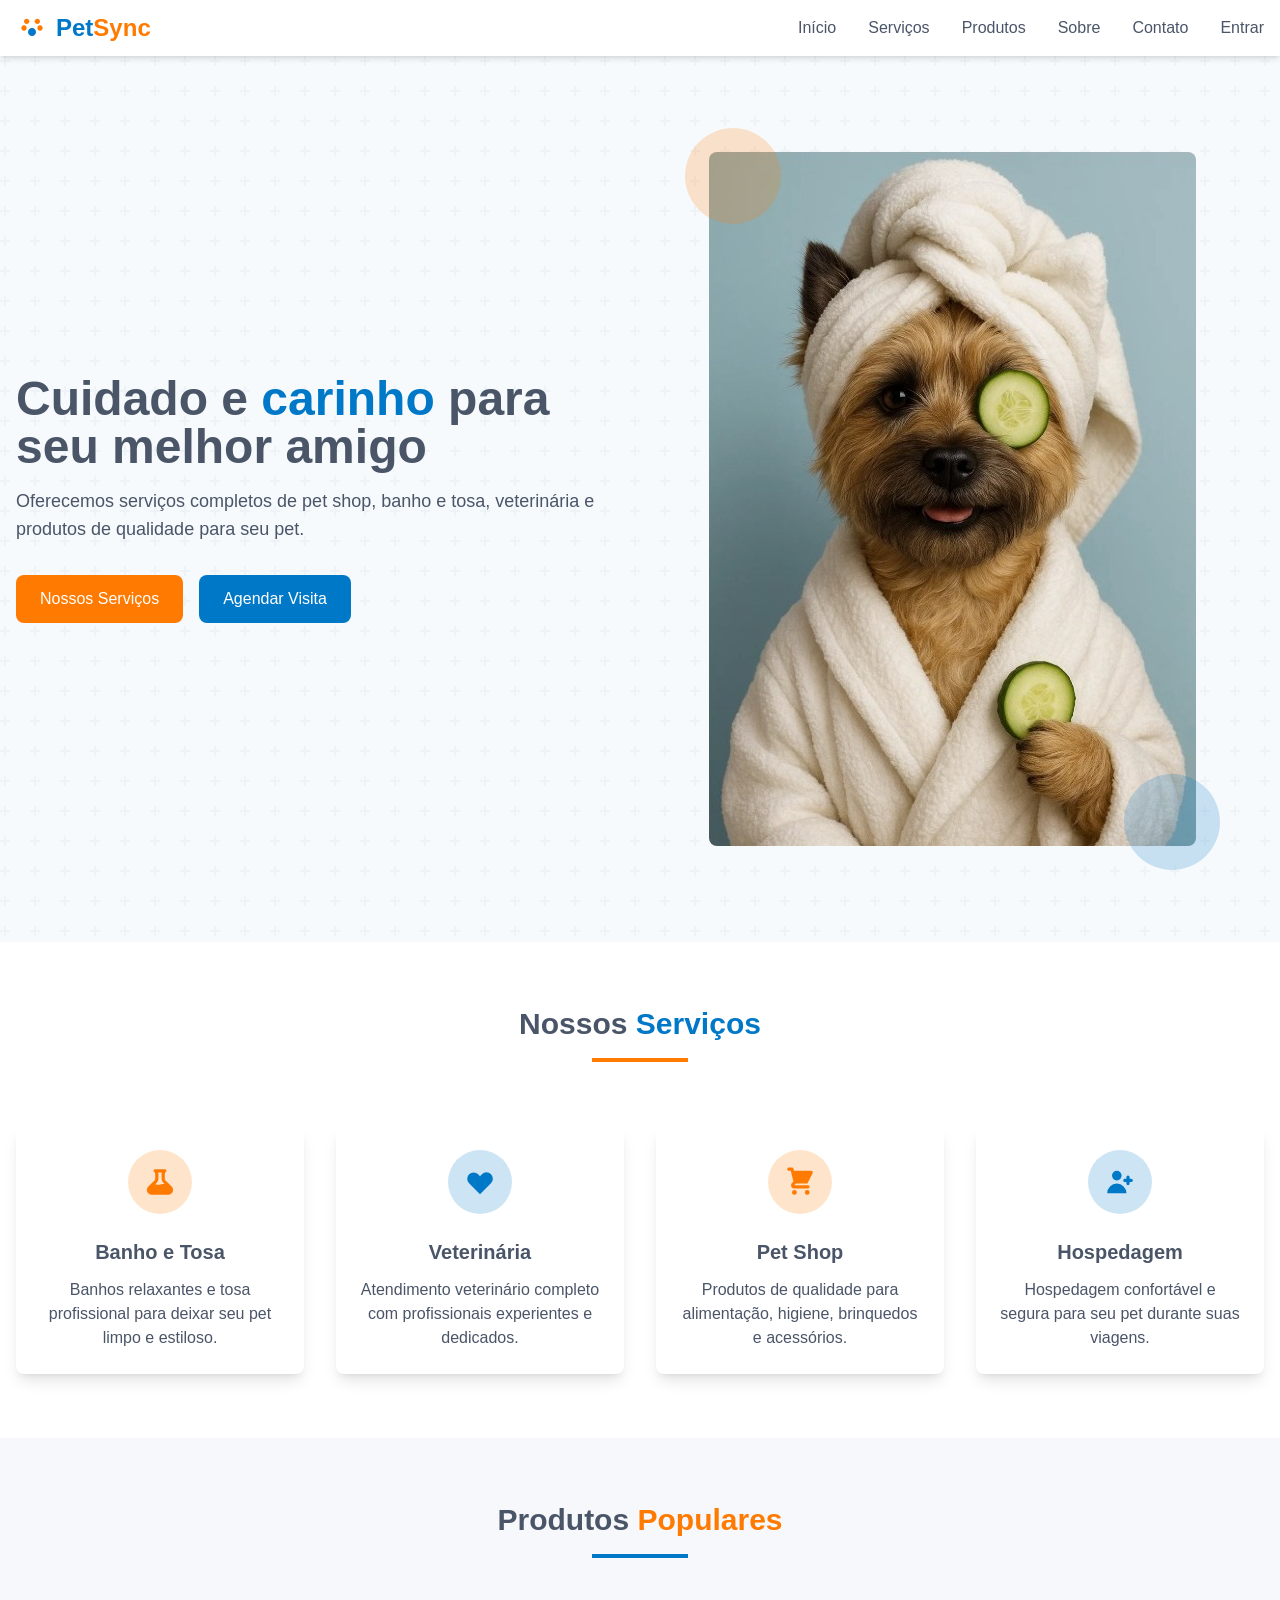
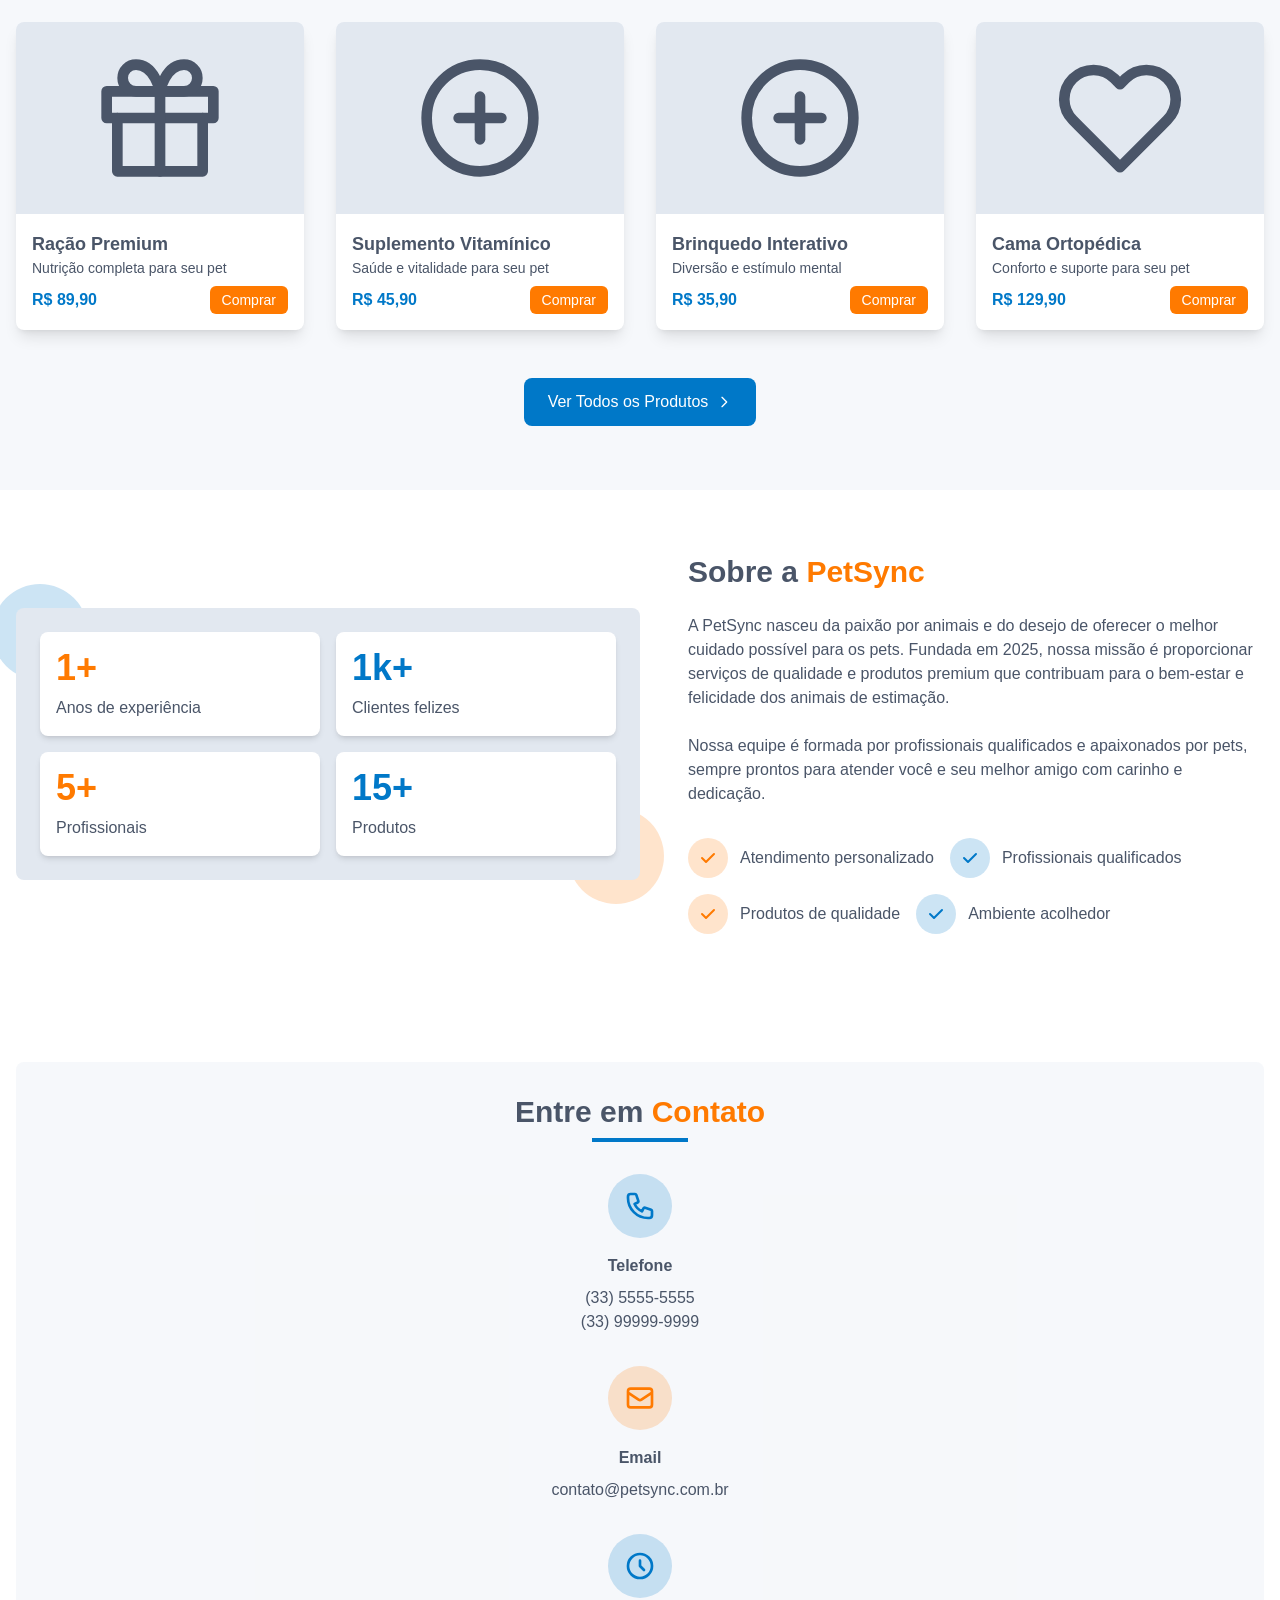
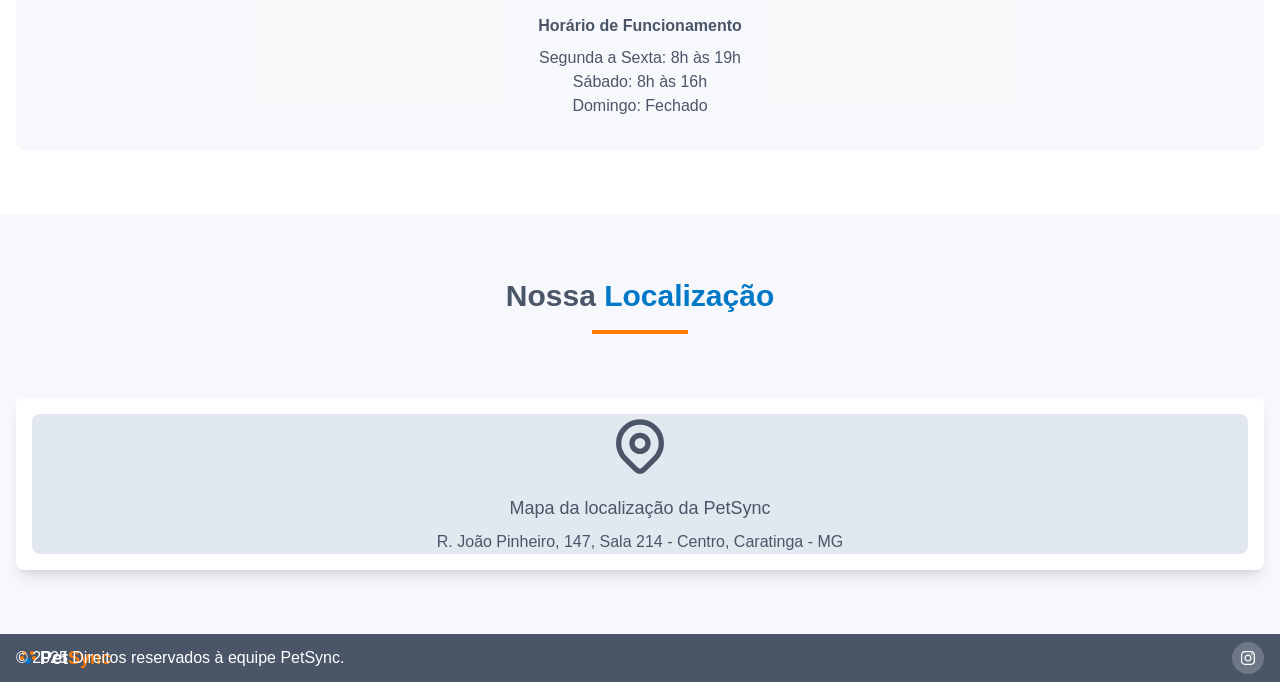
==== index.html @ c049ec69 "Melhorias na tela inicial Foi melhorado a questão visual do site, diminuindo o footer, mapa, informa" ====
<!DOCTYPE html>
<!-- favicon -->
<link rel="icon" href="data:image/svg+xml,<svg xmlns=%22http://www.w3.org/2000/svg%22 viewBox=%220 0 100 100%22><text y=%22.9em%22 font-size=%2290%22>🐾</text></svg>">

<!-- saved from url=(0140)https://bccphhfewybbdcmg.canva-hosted-embed.com/codelet/AAEAEGJjY3BoaGZld3liYmRjbWcAAAAAAZcR-Uj5pUNqCpz2DmUNsHhtqoOIRLttvQ0J3XLMefAP9xV6Au4/ -->
<html lang="pt-BR"><head><meta http-equiv="Content-Type" content="text/html; charset=UTF-8">
    
    <meta name="viewport" content="width=device-width, initial-scale=1.0">
    <title>PetSync - Seu Pet, Nossa Paixão</title>
    <script src="./saved_resource"></script>
    <script>
        tailwind.config = {
            theme: {
                extend: {
                    colors: {
                        petOrange: '#FF7A00',
                        petBlue: '#0078C8',
                        petGray: '#4A5568',
                        petLightGray: '#E2E8F0'
                    }
                }
            }
        }
    </script>
    <link href="./css2" rel="stylesheet">
    <style>
        body {
            font-family: 'Poppins', sans-serif;
        }
        .hero-pattern {
            background-color: #f7fafc;
            background-image: url("data:image/svg+xml,%3Csvg width='60' height='60' viewBox='0 0 60 60' xmlns='http://www.w3.org/2000/svg'%3E%3Cg fill='none' fill-rule='evenodd'%3E%3Cg fill='%23e2e8f0' fill-opacity='0.4'%3E%3Cpath d='M36 34v-4h-2v4h-4v2h4v4h2v-4h4v-2h-4zm0-30V0h-2v4h-4v2h4v4h2V6h4V4h-4zM6 34v-4H4v4H0v2h4v4h2v-4h4v-2H6zM6 4V0H4v4H0v2h4v4h2V6h4V4H6z'/%3E%3C/g%3E%3C/g%3E%3C/svg%3E");
        }
        .paw-print {
            position: relative;
            display: inline-block;
        }
    </style>
<style>*, ::before, ::after{--tw-border-spacing-x:0;--tw-border-spacing-y:0;--tw-translate-x:0;--tw-translate-y:0;--tw-rotate:0;--tw-skew-x:0;--tw-skew-y:0;--tw-scale-x:1;--tw-scale-y:1;--tw-pan-x: ;--tw-pan-y: ;--tw-pinch-zoom: ;--tw-scroll-snap-strictness:proximity;--tw-gradient-from-position: ;--tw-gradient-via-position: ;--tw-gradient-to-position: ;--tw-ordinal: ;--tw-slashed-zero: ;--tw-numeric-figure: ;--tw-numeric-spacing: ;--tw-numeric-fraction: ;--tw-ring-inset: ;--tw-ring-offset-width:0px;--tw-ring-offset-color:#fff;--tw-ring-color:rgb(59 130 246 / 0.5);--tw-ring-offset-shadow:0 0 #0000;--tw-ring-shadow:0 0 #0000;--tw-shadow:0 0 #0000;--tw-shadow-colored:0 0 #0000;--tw-blur: ;--tw-brightness: ;--tw-contrast: ;--tw-grayscale: ;--tw-hue-rotate: ;--tw-invert: ;--tw-saturate: ;--tw-sepia: ;--tw-drop-shadow: ;--tw-backdrop-blur: ;--tw-backdrop-brightness: ;--tw-backdrop-contrast: ;--tw-backdrop-grayscale: ;--tw-backdrop-hue-rotate: ;--tw-backdrop-invert: ;--tw-backdrop-opacity: ;--tw-backdrop-saturate: ;--tw-backdrop-sepia: ;--tw-contain-size: ;--tw-contain-layout: ;--tw-contain-paint: ;--tw-contain-style: }::backdrop{--tw-border-spacing-x:0;--tw-border-spacing-y:0;--tw-translate-x:0;--tw-translate-y:0;--tw-rotate:0;--tw-skew-x:0;--tw-skew-y:0;--tw-scale-x:1;--tw-scale-y:1;--tw-pan-x: ;--tw-pan-y: ;--tw-pinch-zoom: ;--tw-scroll-snap-strictness:proximity;--tw-gradient-from-position: ;--tw-gradient-via-position: ;--tw-gradient-to-position: ;--tw-ordinal: ;--tw-slashed-zero: ;--tw-numeric-figure: ;--tw-numeric-spacing: ;--tw-numeric-fraction: ;--tw-ring-inset: ;--tw-ring-offset-width:0px;--tw-ring-offset-color:#fff;--tw-ring-color:rgb(59 130 246 / 0.5);--tw-ring-offset-shadow:0 0 #0000;--tw-ring-shadow:0 0 #0000;--tw-shadow:0 0 #0000;--tw-shadow-colored:0 0 #0000;--tw-blur: ;--tw-brightness: ;--tw-contrast: ;--tw-grayscale: ;--tw-hue-rotate: ;--tw-invert: ;--tw-saturate: ;--tw-sepia: ;--tw-drop-shadow: ;--tw-backdrop-blur: ;--tw-backdrop-brightness: ;--tw-backdrop-contrast: ;--tw-backdrop-grayscale: ;--tw-backdrop-hue-rotate: ;--tw-backdrop-invert: ;--tw-backdrop-opacity: ;--tw-backdrop-saturate: ;--tw-backdrop-sepia: ;--tw-contain-size: ;--tw-contain-layout: ;--tw-contain-paint: ;--tw-contain-style: }/* ! tailwindcss v3.4.16 | MIT License | https://tailwindcss.com */*,::after,::before{box-sizing:border-box;border-width:0;border-style:solid;border-color:#e5e7eb}::after,::before{--tw-content:''}:host,html{line-height:1.5;-webkit-text-size-adjust:100%;-moz-tab-size:4;tab-size:4;font-family:ui-sans-serif, system-ui, sans-serif, "Apple Color Emoji", "Segoe UI Emoji", "Segoe UI Symbol", "Noto Color Emoji";font-feature-settings:normal;font-variation-settings:normal;-webkit-tap-highlight-color:transparent}body{margin:0;line-height:inherit}hr{height:0;color:inherit;border-top-width:1px}abbr:where([title]){-webkit-text-decoration:underline dotted;text-decoration:underline dotted}h1,h2,h3,h4,h5,h6{font-size:inherit;font-weight:inherit}a{color:inherit;text-decoration:inherit}b,strong{font-weight:bolder}code,kbd,pre,samp{font-family:ui-monospace, SFMono-Regular, Menlo, Monaco, Consolas, "Liberation Mono", "Courier New", monospace;font-feature-settings:normal;font-variation-settings:normal;font-size:1em}small{font-size:80%}sub,sup{font-size:75%;line-height:0;position:relative;vertical-align:baseline}sub{bottom:-.25em}sup{top:-.5em}table{text-indent:0;border-color:inherit;border-collapse:collapse}button,input,optgroup,select,textarea{font-family:inherit;font-feature-settings:inherit;font-variation-settings:inherit;font-size:100%;font-weight:inherit;line-height:inherit;letter-spacing:inherit;color:inherit;margin:0;padding:0}button,select{text-transform:none}button,input:where([type=button]),input:where([type=reset]),input:where([type=submit]){-webkit-appearance:button;background-color:transparent;background-image:none}:-moz-focusring{outline:auto}:-moz-ui-invalid{box-shadow:none}progress{vertical-align:baseline}::-webkit-inner-spin-button,::-webkit-outer-spin-button{height:auto}[type=search]{-webkit-appearance:textfield;outline-offset:-2px}::-webkit-search-decoration{-webkit-appearance:none}::-webkit-file-upload-button{-webkit-appearance:button;font:inherit}summary{display:list-item}blockquote,dd,dl,figure,h1,h2,h3,h4,h5,h6,hr,p,pre{margin:0}fieldset{margin:0;padding:0}legend{padding:0}menu,ol,ul{list-style:none;margin:0;padding:0}dialog{padding:0}textarea{resize:vertical}input::placeholder,textarea::placeholder{opacity:1;color:#9ca3af}[role=button],button{cursor:pointer}:disabled{cursor:default}audio,canvas,embed,iframe,img,object,svg,video{display:block;vertical-align:middle}img,video{max-width:100%;height:auto}[hidden]:where(:not([hidden=until-found])){display:none}.container{width:100%}@media (min-width: 640px){.container{max-width:640px}}@media (min-width: 768px){.container{max-width:768px}}@media (min-width: 1024px){.container{max-width:1024px}}@media (min-width: 1280px){.container{max-width:1280px}}@media (min-width: 1536px){.container{max-width:1536px}}.absolute{position:absolute}.relative{position:relative}.sticky{position:sticky}.-bottom-6{bottom:-1.5rem}.-left-6{left:-1.5rem}.-right-6{right:-1.5rem}.-top-4{top:-1rem}.-top-6{top:-1.5rem}.left-6{left:1.5rem}.top-0{top:0px}.z-10{z-index:10}.z-50{z-index:50}.mx-auto{margin-left:auto;margin-right:auto}.mb-1{margin-bottom:0.25rem}.mb-10{margin-bottom:2.5rem}.mb-16{margin-bottom:4rem}.mb-2{margin-bottom:0.5rem}.mb-3{margin-bottom:0.75rem}.mb-4{margin-bottom:1rem}.mb-6{margin-bottom:1.5rem}.mb-8{margin-bottom:2rem}.ml-2{margin-left:0.5rem}.mr-2{margin-right:0.5rem}.mr-3{margin-right:0.75rem}.mr-4{margin-right:1rem}.mt-12{margin-top:3rem}.mt-2{margin-top:0.5rem}.mt-4{margin-top:1rem}.block{display:block}.flex{display:flex}.inline-flex{display:inline-flex}.grid{display:grid}.hidden{display:none}.h-1{height:0.25rem}.h-10{height:2.5rem}.h-12{height:3rem}.h-16{height:4rem}.h-24{height:6rem}.h-32{height:8rem}.h-4{height:1rem}.h-48{height:12rem}.h-5{height:1.25rem}.h-6{height:1.5rem}.h-8{height:2rem}.h-96{height:24rem}.h-auto{height:auto}.h-full{height:100%}.w-10{width:2.5rem}.w-12{width:3rem}.w-16{width:4rem}.w-24{width:6rem}.w-32{width:8rem}.w-4{width:1rem}.w-5{width:1.25rem}.w-6{width:1.5rem}.w-8{width:2rem}.w-full{width:100%}.max-w-md{max-width:28rem}.flex-shrink-0{flex-shrink:0}.grid-cols-1{grid-template-columns:repeat(1, minmax(0, 1fr))}.grid-cols-2{grid-template-columns:repeat(2, minmax(0, 1fr))}.flex-col{flex-direction:column}.flex-wrap{flex-wrap:wrap}.items-start{align-items:flex-start}.items-center{align-items:center}.justify-center{justify-content:center}.justify-between{justify-content:space-between}.gap-4{gap:1rem}.gap-8{gap:2rem}.space-x-4 > :not([hidden]) ~ :not([hidden]){--tw-space-x-reverse:0;margin-right:calc(1rem * var(--tw-space-x-reverse));margin-left:calc(1rem * calc(1 - var(--tw-space-x-reverse)))}.space-x-8 > :not([hidden]) ~ :not([hidden]){--tw-space-x-reverse:0;margin-right:calc(2rem * var(--tw-space-x-reverse));margin-left:calc(2rem * calc(1 - var(--tw-space-x-reverse)))}.space-y-4 > :not([hidden]) ~ :not([hidden]){--tw-space-y-reverse:0;margin-top:calc(1rem * calc(1 - var(--tw-space-y-reverse)));margin-bottom:calc(1rem * var(--tw-space-y-reverse))}.overflow-hidden{overflow:hidden}.rounded-full{border-radius:9999px}.rounded-lg{border-radius:0.5rem}.rounded-md{border-radius:0.375rem}.border{border-width:1px}.border-gray-300{--tw-border-opacity:1;border-color:rgb(209 213 219 / var(--tw-border-opacity, 1))}.bg-white{--tw-bg-opacity:1;background-color:rgb(255 255 255 / var(--tw-bg-opacity, 1))}.bg-petBlue{--tw-bg-opacity:1;background-color:rgb(0 120 200 / var(--tw-bg-opacity, 1))}.bg-petGray{--tw-bg-opacity:1;background-color:rgb(74 85 104 / var(--tw-bg-opacity, 1))}.bg-petLightGray{--tw-bg-opacity:1;background-color:rgb(226 232 240 / var(--tw-bg-opacity, 1))}.bg-petOrange{--tw-bg-opacity:1;background-color:rgb(255 122 0 / var(--tw-bg-opacity, 1))}.bg-opacity-20{--tw-bg-opacity:0.2}.bg-opacity-30{--tw-bg-opacity:0.3}.p-4{padding:1rem}.p-6{padding:1.5rem}.p-8{padding:2rem}.px-3{padding-left:0.75rem;padding-right:0.75rem}.px-4{padding-left:1rem;padding-right:1rem}.px-6{padding-left:1.5rem;padding-right:1.5rem}.py-1{padding-top:0.25rem;padding-bottom:0.25rem}.py-12{padding-top:3rem;padding-bottom:3rem}.py-16{padding-top:4rem;padding-bottom:4rem}.py-2{padding-top:0.5rem;padding-bottom:0.5rem}.py-3{padding-top:0.75rem;padding-bottom:0.75rem}.pb-2{padding-bottom:0.5rem}.pt-4{padding-top:1rem}.pt-6{padding-top:1.5rem}.text-center{text-align:center}.text-2xl{font-size:1.5rem;line-height:2rem}.text-3xl{font-size:1.875rem;line-height:2.25rem}.text-4xl{font-size:2.25rem;line-height:2.5rem}.text-lg{font-size:1.125rem;line-height:1.75rem}.text-sm{font-size:0.875rem;line-height:1.25rem}.text-xl{font-size:1.25rem;line-height:1.75rem}.font-bold{font-weight:700}.font-medium{font-weight:500}.font-semibold{font-weight:600}.text-gray-300{--tw-text-opacity:1;color:rgb(209 213 219 / var(--tw-text-opacity, 1))}.text-petBlue{--tw-text-opacity:1;color:rgb(0 120 200 / var(--tw-text-opacity, 1))}.text-petGray{--tw-text-opacity:1;color:rgb(74 85 104 / var(--tw-text-opacity, 1))}.text-petOrange{--tw-text-opacity:1;color:rgb(255 122 0 / var(--tw-text-opacity, 1))}.text-white{--tw-text-opacity:1;color:rgb(255 255 255 / var(--tw-text-opacity, 1))}.text-yellow-400{--tw-text-opacity:1;color:rgb(250 204 21 / var(--tw-text-opacity, 1))}.opacity-20{opacity:0.2}.shadow-lg{--tw-shadow:0 10px 15px -3px rgb(0 0 0 / 0.1), 0 4px 6px -4px rgb(0 0 0 / 0.1);--tw-shadow-colored:0 10px 15px -3px var(--tw-shadow-color), 0 4px 6px -4px var(--tw-shadow-color);box-shadow:var(--tw-ring-offset-shadow, 0 0 #0000), var(--tw-ring-shadow, 0 0 #0000), var(--tw-shadow)}.shadow-md{--tw-shadow:0 4px 6px -1px rgb(0 0 0 / 0.1), 0 2px 4px -2px rgb(0 0 0 / 0.1);--tw-shadow-colored:0 4px 6px -1px var(--tw-shadow-color), 0 2px 4px -2px var(--tw-shadow-color);box-shadow:var(--tw-ring-offset-shadow, 0 0 #0000), var(--tw-ring-shadow, 0 0 #0000), var(--tw-shadow)}.transition{transition-property:color, background-color, border-color, fill, stroke, opacity, box-shadow, transform, filter, -webkit-text-decoration-color, -webkit-backdrop-filter;transition-property:color, background-color, border-color, text-decoration-color, fill, stroke, opacity, box-shadow, transform, filter, backdrop-filter;transition-property:color, background-color, border-color, text-decoration-color, fill, stroke, opacity, box-shadow, transform, filter, backdrop-filter, -webkit-text-decoration-color, -webkit-backdrop-filter;transition-timing-function:cubic-bezier(0.4, 0, 0.2, 1);transition-duration:150ms}.transition-transform{transition-property:transform;transition-timing-function:cubic-bezier(0.4, 0, 0.2, 1);transition-duration:150ms}.duration-300{transition-duration:300ms}.hover\:-translate-y-2:hover{--tw-translate-y:-0.5rem;transform:translate(var(--tw-translate-x), var(--tw-translate-y)) rotate(var(--tw-rotate)) skewX(var(--tw-skew-x)) skewY(var(--tw-skew-y)) scaleX(var(--tw-scale-x)) scaleY(var(--tw-scale-y))}.hover\:bg-blue-700:hover{--tw-bg-opacity:1;background-color:rgb(29 78 216 / var(--tw-bg-opacity, 1))}.hover\:bg-orange-600:hover{--tw-bg-opacity:1;background-color:rgb(234 88 12 / var(--tw-bg-opacity, 1))}.hover\:bg-petOrange:hover{--tw-bg-opacity:1;background-color:rgb(255 122 0 / var(--tw-bg-opacity, 1))}.hover\:text-petBlue:hover{--tw-text-opacity:1;color:rgb(0 120 200 / var(--tw-text-opacity, 1))}.focus\:outline-none:focus{outline:2px solid transparent;outline-offset:2px}.focus\:ring-2:focus{--tw-ring-offset-shadow:var(--tw-ring-inset) 0 0 0 var(--tw-ring-offset-width) var(--tw-ring-offset-color);--tw-ring-shadow:var(--tw-ring-inset) 0 0 0 calc(2px + var(--tw-ring-offset-width)) var(--tw-ring-color);box-shadow:var(--tw-ring-offset-shadow), var(--tw-ring-shadow), var(--tw-shadow, 0 0 #0000)}.focus\:ring-petBlue:focus{--tw-ring-opacity:1;--tw-ring-color:rgb(0 120 200 / var(--tw-ring-opacity, 1))}@media (min-width: 640px){.sm\:grid-cols-2{grid-template-columns:repeat(2, minmax(0, 1fr))}.sm\:flex-row{flex-direction:row}.sm\:space-x-4 > :not([hidden]) ~ :not([hidden]){--tw-space-x-reverse:0;margin-right:calc(1rem * var(--tw-space-x-reverse));margin-left:calc(1rem * calc(1 - var(--tw-space-x-reverse)))}.sm\:space-y-0 > :not([hidden]) ~ :not([hidden]){--tw-space-y-reverse:0;margin-top:calc(0px * calc(1 - var(--tw-space-y-reverse)));margin-bottom:calc(0px * var(--tw-space-y-reverse))}}@media (min-width: 768px){.md\:mb-0{margin-bottom:0px}.md\:flex{display:flex}.md\:hidden{display:none}.md\:w-1\/2{width:50%}.md\:grid-cols-2{grid-template-columns:repeat(2, minmax(0, 1fr))}.md\:grid-cols-3{grid-template-columns:repeat(3, minmax(0, 1fr))}.md\:grid-cols-4{grid-template-columns:repeat(4, minmax(0, 1fr))}.md\:flex-row{flex-direction:row}.md\:py-24{padding-top:6rem;padding-bottom:6rem}.md\:pl-12{padding-left:3rem}.md\:pl-8{padding-left:2rem}.md\:text-5xl{font-size:3rem;line-height:1}}@media (min-width: 1024px){.lg\:grid-cols-4{grid-template-columns:repeat(4, minmax(0, 1fr))}}</style></head>
<body class="bg-white">
    <!-- Navbar -->
    <nav class="bg-white shadow-md sticky top-0 z-50">
        <div class="container mx-auto px-4 py-3">
            <div class="flex justify-between items-center">
                <div class="flex items-center">
                    <div class="text-2xl font-bold text-petBlue flex items-center">
                        <svg class="w-8 h-8 mr-2" viewBox="0 0 24 24" fill="none" xmlns="http://www.w3.org/2000/svg">
                            <path d="M8 9C9.10457 9 10 8.10457 10 7C10 5.89543 9.10457 5 8 5C6.89543 5 6 5.89543 6 7C6 8.10457 6.89543 9 8 9Z" fill="#FF7A00"></path>
                            <path d="M16 9C17.1046 9 18 8.10457 18 7C18 5.89543 17.1046 5 16 5C14.8954 5 14 5.89543 14 7C14 8.10457 14.8954 9 16 9Z" fill="#FF7A00"></path>
                            <path d="M6 14C7.10457 14 8 13.1046 8 12C8 10.8954 7.10457 10 6 10C4.89543 10 4 10.8954 4 12C4 13.1046 4.89543 14 6 14Z" fill="#FF7A00"></path>
                            <path d="M18 14C19.1046 14 20 13.1046 20 12C20 10.8954 19.1046 10 18 10C16.8954 10 16 10.8954 16 12C16 13.1046 16.8954 14 18 14Z" fill="#FF7A00"></path>
                            <path d="M12 18C13.6569 18 15 16.6569 15 15C15 13.3431 13.6569 12 12 12C10.3431 12 9 13.3431 9 15C9 16.6569 10.3431 18 12 18Z" fill="#0078C8"></path>
                        </svg>
                        Pet<span class="text-petOrange">Sync</span>
                    </div>
                </div>
                
                <!-- Desktop Menu -->
                <div class="hidden md:flex space-x-8">
                    <a href="./index.html" class="text-petGray hover:text-petBlue font-medium">Início</a>
                    <a href="./index.html" class="text-petGray hover:text-petBlue font-medium">Serviços</a>
                    <a href="./index.html" class="text-petGray hover:text-petBlue font-medium">Produtos</a>
                    <a href="./index.html" class="text-petGray hover:text-petBlue font-medium">Sobre</a>
                    <a href="./index.html" class="text-petGray hover:text-petBlue font-medium">Contato</a>
                    <a href="./login.html" class="text-petGray hover:text-petBlue font-medium">Entrar</a>
                </div>
                
                <!-- Mobile Menu Button -->
                <div class="md:hidden">
                    <button id="mobile-menu-button" class="text-petGray focus:outline-none">
                        <svg class="w-6 h-6" fill="none" stroke="currentColor" viewBox="0 0 24 24" xmlns="http://www.w3.org/2000/svg">
                            <path stroke-linecap="round" stroke-linejoin="round" stroke-width="2" d="M4 6h16M4 12h16M4 18h16"></path>
                        </svg>
                    </button>
                </div>
            </div>
            
            <!-- Mobile Menu -->
            <div id="mobile-menu" class="md:hidden hidden pt-4 pb-2">
                <a href="./index.html" class="block py-2 text-petGray hover:text-petBlue font-medium">Início</a>
                <a href="./index.html" class="block py-2 text-petGray hover:text-petBlue font-medium">Serviços</a>
                <a href="./index.html" class="block py-2 text-petGray hover:text-petBlue font-medium">Produtos</a>
                <a href="./index.html" class="block py-2 text-petGray hover:text-petBlue font-medium">Sobre</a>
                <a href="./index.html" class="block py-2 text-petGray hover:text-petBlue font-medium">Contato</a>
                <a href="./login.html" class="block py-2 text-petGray hover:text-petBlue font-medium">Entrar</a>
            </div>
        </div>
    </nav>

    <!-- Hero Section -->
    <section class="hero-pattern py-16 md:py-24">
        <div class="container mx-auto px-4">
            <div class="flex flex-col md:flex-row items-center">
                <div class="md:w-1/2 mb-10 md:mb-0">
                    <h1 class="text-4xl md:text-5xl font-bold text-petGray mb-4">Cuidado e <span class="text-petBlue">carinho</span> para seu melhor amigo</h1>
                    <p class="text-lg text-petGray mb-8">Oferecemos serviços completos de pet shop, banho e tosa, veterinária e produtos de qualidade para seu pet.</p>
                    <div class="flex flex-col sm:flex-row space-y-4 sm:space-y-0 sm:space-x-4">
                        <a href="./index.html" class="bg-petOrange hover:bg-orange-600 text-white font-medium py-3 px-6 rounded-lg text-center transition duration-300">Nossos Serviços</a>
                        <a href="./404.html" class="bg-petBlue hover:bg-blue-700 text-white font-medium py-3 px-6 rounded-lg text-center transition duration-300">Agendar Visita</a>
                    </div>
                </div>

                    <!-- Imagem nova à direita -->
                          <div class="md:w-1/2 flex justify-center">
                      <div class="relative">
                        <div class="absolute -top-6 -left-6 w-24 h-24 bg-petOrange rounded-full opacity-20"></div>
                        <div class="absolute -bottom-6 -right-6 w-24 h-24 bg-petBlue rounded-full opacity-20"></div>
                              <img src="Imagens/PetSync-dog.jpeg" class="w-[300px] h-auto rounded-lg" />
                      </div>
                    </div>
                
         <!--       <div class="md:w-1/2 flex justify-center">
                    <div class="relative">
                        <div class="absolute -top-6 -left-6 w-24 h-24 bg-petOrange rounded-full opacity-20"></div>
                        <div class="absolute -bottom-6 -right-6 w-24 h-24 bg-petBlue rounded-full opacity-20"></div>
                        <svg class="w-full h-auto max-w-md" viewBox="0 0 500 400" fill="none" xmlns="http://www.w3.org/2000/svg">
                            <circle cx="250" cy="200" r="150" fill="#E2E8F0"></circle>
                            <path d="M320 260C320 304.183 289.036 340 250 340C210.964 340 180 304.183 180 260C180 215.817 210.964 180 250 180C289.036 180 320 215.817 320 260Z" fill="#0078C8"></path>
                            <circle cx="220" cy="230" r="15" fill="white"></circle>
                            <circle cx="280" cy="230" r="15" fill="white"></circle>
                            <path d="M230 270C230 275.523 238.954 280 250 280C261.046 280 270 275.523 270 270C270 264.477 261.046 260 250 260C238.954 260 230 264.477 230 270Z" fill="white"></path>
                            <path d="M200 180C200 180 220 140 250 140C280 140 300 180 300 180" stroke="#FF7A00" stroke-width="10" stroke-linecap="round"></path>
                            <path d="M180 200L160 180" stroke="#FF7A00" stroke-width="10" stroke-linecap="round"></path>
                            <path d="M320 200L340 180" stroke="#FF7A00" stroke-width="10" stroke-linecap="round"></path>
                            <circle cx="220" cy="230" r="5" fill="black"></circle>
                            <circle cx="280" cy="230" r="5" fill="black"></circle>
                        </svg>
                    </div> 
                </div>--> 
            </div>
        </div> 
    </section>

    <!-- Services Section -->
    <section id="services" class="py-16 bg-white">
        <div class="container mx-auto px-4">
            <div class="text-center mb-16">
                <h2 class="text-3xl font-bold text-petGray">Nossos <span class="text-petBlue">Serviços</span></h2>
                <div class="w-24 h-1 bg-petOrange mx-auto mt-4"></div>
            </div>
            
            <div class="grid grid-cols-1 md:grid-cols-2 lg:grid-cols-4 gap-8">
                <!-- Service 1 -->
                <div class="bg-white rounded-lg shadow-lg p-6 transition-transform duration-300 hover:-translate-y-2">
                    <div class="w-16 h-16 bg-petOrange bg-opacity-20 rounded-full flex items-center justify-center mb-6 mx-auto">
                        <svg class="w-8 h-8 text-petOrange" fill="currentColor" viewBox="0 0 20 20" xmlns="http://www.w3.org/2000/svg">
                            <path fill-rule="evenodd" d="M7 2a1 1 0 00-.707 1.707L7 4.414v3.758a1 1 0 01-.293.707l-4 4C.817 14.769 2.156 18 4.828 18h10.343c2.673 0 4.012-3.231 2.122-5.121l-4-4A1 1 0 0113 8.172V4.414l.707-.707A1 1 0 0013 2H7zm2 6.172V4h2v4.172a3 3 0 00.879 2.12l1.027 1.028a4 4 0 00-2.171.102l-.47.156a4 4 0 01-2.53 0l-.563-.187a1.993 1.993 0 00-.114-.035l1.063-1.063A3 3 0 009 8.172z" clip-rule="evenodd"></path>
                        </svg>
                    </div>
                    <h3 class="text-xl font-semibold text-petGray text-center mb-3">Banho e Tosa</h3>
                    <p class="text-petGray text-center">Banhos relaxantes e tosa profissional para deixar seu pet limpo e estiloso.</p>
                </div>
                
                <!-- Service 2 -->
                <div class="bg-white rounded-lg shadow-lg p-6 transition-transform duration-300 hover:-translate-y-2">
                    <div class="w-16 h-16 bg-petBlue bg-opacity-20 rounded-full flex items-center justify-center mb-6 mx-auto">
                        <svg class="w-8 h-8 text-petBlue" fill="currentColor" viewBox="0 0 20 20" xmlns="http://www.w3.org/2000/svg">
                            <path fill-rule="evenodd" d="M3.172 5.172a4 4 0 015.656 0L10 6.343l1.172-1.171a4 4 0 115.656 5.656L10 17.657l-6.828-6.829a4 4 0 010-5.656z" clip-rule="evenodd"></path>
                        </svg>
                    </div>
                    <h3 class="text-xl font-semibold text-petGray text-center mb-3">Veterinária</h3>
                    <p class="text-petGray text-center">Atendimento veterinário completo com profissionais experientes e dedicados.</p>
                </div>
                
                <!-- Service 3 -->
                <div class="bg-white rounded-lg shadow-lg p-6 transition-transform duration-300 hover:-translate-y-2">
                    <div class="w-16 h-16 bg-petOrange bg-opacity-20 rounded-full flex items-center justify-center mb-6 mx-auto">
                        <svg class="w-8 h-8 text-petOrange" fill="currentColor" viewBox="0 0 20 20" xmlns="http://www.w3.org/2000/svg">
                            <path d="M3 1a1 1 0 000 2h1.22l.305 1.222a.997.997 0 00.01.042l1.358 5.43-.893.892C3.74 11.846 4.632 14 6.414 14H15a1 1 0 000-2H6.414l1-1H14a1 1 0 00.894-.553l3-6A1 1 0 0017 3H6.28l-.31-1.243A1 1 0 005 1H3zM16 16.5a1.5 1.5 0 11-3 0 1.5 1.5 0 013 0zM6.5 18a1.5 1.5 0 100-3 1.5 1.5 0 000 3z"></path>
                        </svg>
                    </div>
                    <h3 class="text-xl font-semibold text-petGray text-center mb-3">Pet Shop</h3>
                    <p class="text-petGray text-center">Produtos de qualidade para alimentação, higiene, brinquedos e acessórios.</p>
                </div>
                
                <!-- Service 4 -->
                <div class="bg-white rounded-lg shadow-lg p-6 transition-transform duration-300 hover:-translate-y-2">
                    <div class="w-16 h-16 bg-petBlue bg-opacity-20 rounded-full flex items-center justify-center mb-6 mx-auto">
                        <svg class="w-8 h-8 text-petBlue" fill="currentColor" viewBox="0 0 20 20" xmlns="http://www.w3.org/2000/svg">
                            <path d="M8 9a3 3 0 100-6 3 3 0 000 6zM8 11a6 6 0 016 6H2a6 6 0 016-6zM16 7a1 1 0 10-2 0v1h-1a1 1 0 100 2h1v1a1 1 0 102 0v-1h1a1 1 0 100-2h-1V7z"></path>
                        </svg>
                    </div>
                    <h3 class="text-xl font-semibold text-petGray text-center mb-3">Hospedagem</h3>
                    <p class="text-petGray text-center">Hospedagem confortável e segura para seu pet durante suas viagens.</p>
                </div>
            </div>
        </div>
    </section>

    <!-- Products Section -->
    <section id="products" class="py-16 bg-petLightGray bg-opacity-30">
        <div class="container mx-auto px-4">
            <div class="text-center mb-16">
                <h2 class="text-3xl font-bold text-petGray">Produtos <span class="text-petOrange">Populares</span></h2>
                <div class="w-24 h-1 bg-petBlue mx-auto mt-4"></div>
            </div>
            
            <div class="grid grid-cols-1 sm:grid-cols-2 lg:grid-cols-4 gap-8">
                <!-- Product 1 -->
                <div class="bg-white rounded-lg shadow-lg overflow-hidden transition-transform duration-300 hover:-translate-y-2">
                    <div class="h-48 bg-petLightGray flex items-center justify-center p-4">
                        <svg class="w-32 h-32 text-petGray" viewBox="0 0 24 24" fill="none" xmlns="http://www.w3.org/2000/svg">
                            <path d="M20 12V22H4V12" stroke="currentColor" stroke-width="2" stroke-linecap="round" stroke-linejoin="round"></path>
                            <path d="M22 7H2V12H22V7Z" stroke="currentColor" stroke-width="2" stroke-linecap="round" stroke-linejoin="round"></path>
                            <path d="M12 22V7" stroke="currentColor" stroke-width="2" stroke-linecap="round" stroke-linejoin="round"></path>
                            <path d="M12 7H16.5C17.163 7 17.7989 6.73661 18.2678 6.26777C18.7366 5.79893 19 5.16304 19 4.5C19 3.83696 18.7366 3.20107 18.2678 2.73223C17.7989 2.26339 17.163 2 16.5 2C13 2 12 7 12 7Z" stroke="currentColor" stroke-width="2" stroke-linecap="round" stroke-linejoin="round"></path>
                            <path d="M12 7H7.5C6.83696 7 6.20107 6.73661 5.73223 6.26777C5.26339 5.79893 5 5.16304 5 4.5C5 3.83696 5.26339 3.20107 5.73223 2.73223C6.20107 2.26339 6.83696 2 7.5 2C11 2 12 7 12 7Z" stroke="currentColor" stroke-width="2" stroke-linecap="round" stroke-linejoin="round"></path>
                        </svg>
                    </div>
                    <div class="p-4">
                        <h3 class="text-lg font-semibold text-petGray">Ração Premium</h3>
                        <p class="text-petGray text-sm mb-2">Nutrição completa para seu pet</p>
                        <div class="flex justify-between items-center">
                            <span class="text-petBlue font-bold">R$ 89,90</span>
                            <button class="bg-petOrange hover:bg-orange-600 text-white px-3 py-1 rounded-md text-sm transition duration-300">Comprar</button>
                        </div>
                    </div>
                </div>
                
                <!-- Product 2 -->
                <div class="bg-white rounded-lg shadow-lg overflow-hidden transition-transform duration-300 hover:-translate-y-2">
                    <div class="h-48 bg-petLightGray flex items-center justify-center p-4">
                        <svg class="w-32 h-32 text-petGray" viewBox="0 0 24 24" fill="none" xmlns="http://www.w3.org/2000/svg">
                            <circle cx="12" cy="12" r="10" stroke="currentColor" stroke-width="2"></circle>
                            <path d="M12 8V16" stroke="currentColor" stroke-width="2" stroke-linecap="round"></path>
                            <path d="M16 12H8" stroke="currentColor" stroke-width="2" stroke-linecap="round"></path>
                        </svg>
                    </div>
                    <div class="p-4">
                        <h3 class="text-lg font-semibold text-petGray">Suplemento Vitamínico</h3>
                        <p class="text-petGray text-sm mb-2">Saúde e vitalidade para seu pet</p>
                        <div class="flex justify-between items-center">
                            <span class="text-petBlue font-bold">R$ 45,90</span>
                            <button class="bg-petOrange hover:bg-orange-600 text-white px-3 py-1 rounded-md text-sm transition duration-300">Comprar</button>
                        </div>
                    </div>
                </div>
                
                <!-- Product 3 -->
                <div class="bg-white rounded-lg shadow-lg overflow-hidden transition-transform duration-300 hover:-translate-y-2">
                    <div class="h-48 bg-petLightGray flex items-center justify-center p-4">
                        <svg class="w-32 h-32 text-petGray" viewBox="0 0 24 24" fill="none" xmlns="http://www.w3.org/2000/svg">
                            <path d="M12 22C17.5228 22 22 17.5228 22 12C22 6.47715 17.5228 2 12 2C6.47715 2 2 6.47715 2 12C2 17.5228 6.47715 22 12 22Z" stroke="currentColor" stroke-width="2" stroke-linecap="round" stroke-linejoin="round"></path>
                            <path d="M12 8V16" stroke="currentColor" stroke-width="2" stroke-linecap="round" stroke-linejoin="round"></path>
                            <path d="M8 12H16" stroke="currentColor" stroke-width="2" stroke-linecap="round" stroke-linejoin="round"></path>
                        </svg>
                    </div>
                    <div class="p-4">
                        <h3 class="text-lg font-semibold text-petGray">Brinquedo Interativo</h3>
                        <p class="text-petGray text-sm mb-2">Diversão e estímulo mental</p>
                        <div class="flex justify-between items-center">
                            <span class="text-petBlue font-bold">R$ 35,90</span>
                            <button class="bg-petOrange hover:bg-orange-600 text-white px-3 py-1 rounded-md text-sm transition duration-300">Comprar</button>
                        </div>
                    </div>
                </div>
                
                <!-- Product 4 -->
                <div class="bg-white rounded-lg shadow-lg overflow-hidden transition-transform duration-300 hover:-translate-y-2">
                    <div class="h-48 bg-petLightGray flex items-center justify-center p-4">
                        <svg class="w-32 h-32 text-petGray" viewBox="0 0 24 24" fill="none" xmlns="http://www.w3.org/2000/svg">
                            <path d="M20.84 4.61a5.5 5.5 0 0 0-7.78 0L12 5.67l-1.06-1.06a5.5 5.5 0 0 0-7.78 7.78l1.06 1.06L12 21.23l7.78-7.78 1.06-1.06a5.5 5.5 0 0 0 0-7.78z" stroke="currentColor" stroke-width="2" stroke-linecap="round" stroke-linejoin="round"></path>
                        </svg>
                    </div>
                    <div class="p-4">
                        <h3 class="text-lg font-semibold text-petGray">Cama Ortopédica</h3>
                        <p class="text-petGray text-sm mb-2">Conforto e suporte para seu pet</p>
                        <div class="flex justify-between items-center">
                            <span class="text-petBlue font-bold">R$ 129,90</span>
                            <button class="bg-petOrange hover:bg-orange-600 text-white px-3 py-1 rounded-md text-sm transition duration-300">Comprar</button>
                        </div>
                    </div>
                </div>
            </div>
            
            <div class="text-center mt-12">
                <a href="./index.html" class="inline-flex items-center bg-petBlue hover:bg-blue-700 text-white font-medium py-3 px-6 rounded-lg transition duration-300">
                    Ver Todos os Produtos
                    <svg class="w-4 h-4 ml-2" fill="none" stroke="currentColor" viewBox="0 0 24 24" xmlns="http://www.w3.org/2000/svg">
                        <path stroke-linecap="round" stroke-linejoin="round" stroke-width="2" d="M9 5l7 7-7 7"></path>
                    </svg>
                </a>
            </div>
        </div>
    </section>

    <!-- About Section -->
    <section id="about" class="py-16 bg-white">
        <div class="container mx-auto px-4">
            <div class="flex flex-col md:flex-row items-center">
                <div class="md:w-1/2 mb-10 md:mb-0">
                    <div class="relative">
                        <div class="absolute -top-6 -left-6 w-24 h-24 bg-petBlue rounded-full opacity-20"></div>
                        <div class="absolute -bottom-6 -right-6 w-24 h-24 bg-petOrange rounded-full opacity-20"></div>
                        <div class="bg-petLightGray rounded-lg p-6 relative z-10">
                            <div class="grid grid-cols-2 gap-4">
                                <div class="bg-white rounded-lg p-4 shadow-md">
                                    <div class="text-4xl text-petOrange font-bold mb-2">1+</div>
                                    <div class="text-petGray">Anos de experiência</div>
                                </div>
                                <div class="bg-white rounded-lg p-4 shadow-md">
                                    <div class="text-4xl text-petBlue font-bold mb-2">1k+</div>
                                    <div class="text-petGray">Clientes felizes</div>
                                </div>
                                <div class="bg-white rounded-lg p-4 shadow-md">
                                    <div class="text-4xl text-petOrange font-bold mb-2">5+</div>
                                    <div class="text-petGray">Profissionais</div>
                                </div>
                                <div class="bg-white rounded-lg p-4 shadow-md">
                                    <div class="text-4xl text-petBlue font-bold mb-2">15+</div>
                                    <div class="text-petGray">Produtos</div>
                                </div>
                            </div>
                        </div>
                    </div>
                </div>
                <div class="md:w-1/2 md:pl-12">
                    <h2 class="text-3xl font-bold text-petGray mb-6">Sobre a <span class="text-petOrange">PetSync</span></h2>
                    <p class="text-petGray mb-6">A PetSync nasceu da paixão por animais e do desejo de oferecer o melhor cuidado possível para os pets. Fundada em 2025, nossa missão é proporcionar serviços de qualidade e produtos premium que contribuam para o bem-estar e felicidade dos animais de estimação.</p>
                    <p class="text-petGray mb-8">Nossa equipe é formada por profissionais qualificados e apaixonados por pets, sempre prontos para atender você e seu melhor amigo com carinho e dedicação.</p>
                    <div class="flex flex-wrap gap-4">
                        <div class="flex items-center">
                            <div class="w-10 h-10 bg-petOrange bg-opacity-20 rounded-full flex items-center justify-center mr-3">
                                <svg class="w-5 h-5 text-petOrange" fill="currentColor" viewBox="0 0 20 20" xmlns="http://www.w3.org/2000/svg">
                                    <path fill-rule="evenodd" d="M16.707 5.293a1 1 0 010 1.414l-8 8a1 1 0 01-1.414 0l-4-4a1 1 0 011.414-1.414L8 12.586l7.293-7.293a1 1 0 011.414 0z" clip-rule="evenodd"></path>
                                </svg>
                            </div>
                            <span class="text-petGray">Atendimento personalizado</span>
                        </div>
                        <div class="flex items-center">
                            <div class="w-10 h-10 bg-petBlue bg-opacity-20 rounded-full flex items-center justify-center mr-3">
                                <svg class="w-5 h-5 text-petBlue" fill="currentColor" viewBox="0 0 20 20" xmlns="http://www.w3.org/2000/svg">
                                    <path fill-rule="evenodd" d="M16.707 5.293a1 1 0 010 1.414l-8 8a1 1 0 01-1.414 0l-4-4a1 1 0 011.414-1.414L8 12.586l7.293-7.293a1 1 0 011.414 0z" clip-rule="evenodd"></path>
                                </svg>
                            </div>
                            <span class="text-petGray">Profissionais qualificados</span>
                        </div>
                        <div class="flex items-center">
                            <div class="w-10 h-10 bg-petOrange bg-opacity-20 rounded-full flex items-center justify-center mr-3">
                                <svg class="w-5 h-5 text-petOrange" fill="currentColor" viewBox="0 0 20 20" xmlns="http://www.w3.org/2000/svg">
                                    <path fill-rule="evenodd" d="M16.707 5.293a1 1 0 010 1.414l-8 8a1 1 0 01-1.414 0l-4-4a1 1 0 011.414-1.414L8 12.586l7.293-7.293a1 1 0 011.414 0z" clip-rule="evenodd"></path>
                                </svg>
                            </div>
                            <span class="text-petGray">Produtos de qualidade</span>
                        </div>
                        <div class="flex items-center">
                            <div class="w-10 h-10 bg-petBlue bg-opacity-20 rounded-full flex items-center justify-center mr-3">
                                <svg class="w-5 h-5 text-petBlue" fill="currentColor" viewBox="0 0 20 20" xmlns="http://www.w3.org/2000/svg">
                                    <path fill-rule="evenodd" d="M16.707 5.293a1 1 0 010 1.414l-8 8a1 1 0 01-1.414 0l-4-4a1 1 0 011.414-1.414L8 12.586l7.293-7.293a1 1 0 011.414 0z" clip-rule="evenodd"></path>
                                </svg>
                            </div>
                            <span class="text-petGray">Ambiente acolhedor</span>
                        </div>
                    </div>
                </div>
            </div>
        </div>
    </section>

    <!-- Testimonials Section 
    <section class="py-16 bg-petLightGray bg-opacity-30">
        <div class="container mx-auto px-4">
            <div class="text-center mb-16">
                <h2 class="text-3xl font-bold text-petGray">O que nossos <span class="text-petBlue">clientes</span> dizem</h2>
                <div class="w-24 h-1 bg-petOrange mx-auto mt-4"></div>
            </div>
            
            <div class="grid grid-cols-1 md:grid-cols-3 gap-8">
                Testimonial 1 
                <div class="bg-white rounded-lg shadow-lg p-6 relative">
                    <div class="absolute -top-4 left-6">
                        <svg class="w-8 h-8 text-petOrange" fill="currentColor" viewBox="0 0 24 24" xmlns="http://www.w3.org/2000/svg">
                            <path d="M11.192 15.757c0-.88-.23-1.618-.69-2.217-.326-.412-.768-.683-1.327-.812-.55-.128-1.07-.137-1.54-.028-.16-.95.1-1.685.41-2.235.96-1.76 1.54-2.098 1.6-2.86.17-.146.18-.26.11-.35-.07-.08-.18-.08-.24-.05-3.57 2.04-5.18 4.19-5.18 6.39 0 2.2 1.02 3.45 2.76 3.45 1.98 0 3.05-1.44 3.05-2.75zM19.69 15.757c0-.88-.23-1.618-.69-2.217-.326-.42-.77-.695-1.327-.824-.56-.126-1.074-.136-1.54-.028-.16-.95.1-1.685.41-2.235.96-1.76 1.54-2.098 1.6-2.86.17-.146.18-.26.11-.35-.07-.08-.18-.08-.24-.05-3.57 2.04-5.18 4.19-5.18 6.39 0 2.2 1.02 3.45 2.76 3.45 1.98 0 3.05-1.44 3.05-2.75z"></path>
                        </svg>
                    </div>
                    <div class="pt-6">
                        <p class="text-petGray mb-6">A PetSync é incrível! Meu cachorro sempre volta feliz depois do banho e tosa. Os profissionais são atenciosos e cuidadosos.</p>
                        <div class="flex items-center">
                            <div class="w-12 h-12 bg-petBlue bg-opacity-20 rounded-full flex items-center justify-center mr-4">
                                <span class="text-petBlue font-bold text-xl">M</span>
                            </div>
                            <div>
                                <h4 class="font-semibold text-petGray">Miguel Araujo</h4>
                                <div class="flex text-yellow-400">
                                    <svg class="w-4 h-4" fill="currentColor" viewBox="0 0 20 20" xmlns="http://www.w3.org/2000/svg"><path d="M9.049 2.927c.3-.921 1.603-.921 1.902 0l1.07 3.292a1 1 0 00.95.69h3.462c.969 0 1.371 1.24.588 1.81l-2.8 2.034a1 1 0 00-.364 1.118l1.07 3.292c.3.921-.755 1.688-1.54 1.118l-2.8-2.034a1 1 0 00-1.175 0l-2.8 2.034c-.784.57-1.838-.197-1.539-1.118l1.07-3.292a1 1 0 00-.364-1.118L2.98 8.72c-.783-.57-.38-1.81.588-1.81h3.461a1 1 0 00.951-.69l1.07-3.292z"></path></svg>
                                    <svg class="w-4 h-4" fill="currentColor" viewBox="0 0 20 20" xmlns="http://www.w3.org/2000/svg"><path d="M9.049 2.927c.3-.921 1.603-.921 1.902 0l1.07 3.292a1 1 0 00.95.69h3.462c.969 0 1.371 1.24.588 1.81l-2.8 2.034a1 1 0 00-.364 1.118l1.07 3.292c.3.921-.755 1.688-1.54 1.118l-2.8-2.034a1 1 0 00-1.175 0l-2.8 2.034c-.784.57-1.838-.197-1.539-1.118l1.07-3.292a1 1 0 00-.364-1.118L2.98 8.72c-.783-.57-.38-1.81.588-1.81h3.461a1 1 0 00.951-.69l1.07-3.292z"></path></svg>
                                    <svg class="w-4 h-4" fill="currentColor" viewBox="0 0 20 20" xmlns="http://www.w3.org/2000/svg"><path d="M9.049 2.927c.3-.921 1.603-.921 1.902 0l1.07 3.292a1 1 0 00.95.69h3.462c.969 0 1.371 1.24.588 1.81l-2.8 2.034a1 1 0 00-.364 1.118l1.07 3.292c.3.921-.755 1.688-1.54 1.118l-2.8-2.034a1 1 0 00-1.175 0l-2.8 2.034c-.784.57-1.838-.197-1.539-1.118l1.07-3.292a1 1 0 00-.364-1.118L2.98 8.72c-.783-.57-.38-1.81.588-1.81h3.461a1 1 0 00.951-.69l1.07-3.292z"></path></svg>
                                    <svg class="w-4 h-4" fill="currentColor" viewBox="0 0 20 20" xmlns="http://www.w3.org/2000/svg"><path d="M9.049 2.927c.3-.921 1.603-.921 1.902 0l1.07 3.292a1 1 0 00.95.69h3.462c.969 0 1.371 1.24.588 1.81l-2.8 2.034a1 1 0 00-.364 1.118l1.07 3.292c.3.921-.755 1.688-1.54 1.118l-2.8-2.034a1 1 0 00-1.175 0l-2.8 2.034c-.784.57-1.838-.197-1.539-1.118l1.07-3.292a1 1 0 00-.364-1.118L2.98 8.72c-.783-.57-.38-1.81.588-1.81h3.461a1 1 0 00.951-.69l1.07-3.292z"></path></svg>
                                    <svg class="w-4 h-4" fill="currentColor" viewBox="0 0 20 20" xmlns="http://www.w3.org/2000/svg"><path d="M9.049 2.927c.3-.921 1.603-.921 1.902 0l1.07 3.292a1 1 0 00.95.69h3.462c.969 0 1.371 1.24.588 1.81l-2.8 2.034a1 1 0 00-.364 1.118l1.07 3.292c.3.921-.755 1.688-1.54 1.118l-2.8-2.034a1 1 0 00-1.175 0l-2.8 2.034c-.784.57-1.838-.197-1.539-1.118l1.07-3.292a1 1 0 00-.364-1.118L2.98 8.72c-.783-.57-.38-1.81.588-1.81h3.461a1 1 0 00.951-.69l1.07-3.292z"></path></svg>
                                </div>
                            </div>
                        </div>
                    </div>
                </div> 
                
                Testimonial 2 
                <div class="bg-white rounded-lg shadow-lg p-6 relative">
                    <div class="absolute -top-4 left-6">
                        <svg class="w-8 h-8 text-petOrange" fill="currentColor" viewBox="0 0 24 24" xmlns="http://www.w3.org/2000/svg">
                            <path d="M11.192 15.757c0-.88-.23-1.618-.69-2.217-.326-.412-.768-.683-1.327-.812-.55-.128-1.07-.137-1.54-.028-.16-.95.1-1.685.41-2.235.96-1.76 1.54-2.098 1.6-2.86.17-.146.18-.26.11-.35-.07-.08-.18-.08-.24-.05-3.57 2.04-5.18 4.19-5.18 6.39 0 2.2 1.02 3.45 2.76 3.45 1.98 0 3.05-1.44 3.05-2.75zM19.69 15.757c0-.88-.23-1.618-.69-2.217-.326-.42-.77-.695-1.327-.824-.56-.126-1.074-.136-1.54-.028-.16-.95.1-1.685.41-2.235.96-1.76 1.54-2.098 1.6-2.86.17-.146.18-.26.11-.35-.07-.08-.18-.08-.24-.05-3.57 2.04-5.18 4.19-5.18 6.39 0 2.2 1.02 3.45 2.76 3.45 1.98 0 3.05-1.44 3.05-2.75z"></path>
                        </svg>
                    </div>
                    <div class="pt-6">
                        <p class="text-petGray mb-6">Excelente atendimento veterinário! Minha gata estava doente e recebeu um tratamento de primeira qualidade. Recomendo muito!</p>
                        <div class="flex items-center">
                            <div class="w-12 h-12 bg-petBlue bg-opacity-20 rounded-full flex items-center justify-center mr-4">
                                <span class="text-petBlue font-bold text-xl">J</span>
                            </div>
                            <div>
                                <h4 class="font-semibold text-petGray">João Vaz</h4>
                                <div class="flex text-yellow-400">
                                    <svg class="w-4 h-4" fill="currentColor" viewBox="0 0 20 20" xmlns="http://www.w3.org/2000/svg"><path d="M9.049 2.927c.3-.921 1.603-.921 1.902 0l1.07 3.292a1 1 0 00.95.69h3.462c.969 0 1.371 1.24.588 1.81l-2.8 2.034a1 1 0 00-.364 1.118l1.07 3.292c.3.921-.755 1.688-1.54 1.118l-2.8-2.034a1 1 0 00-1.175 0l-2.8 2.034c-.784.57-1.838-.197-1.539-1.118l1.07-3.292a1 1 0 00-.364-1.118L2.98 8.72c-.783-.57-.38-1.81.588-1.81h3.461a1 1 0 00.951-.69l1.07-3.292z"></path></svg>
                                    <svg class="w-4 h-4" fill="currentColor" viewBox="0 0 20 20" xmlns="http://www.w3.org/2000/svg"><path d="M9.049 2.927c.3-.921 1.603-.921 1.902 0l1.07 3.292a1 1 0 00.95.69h3.462c.969 0 1.371 1.24.588 1.81l-2.8 2.034a1 1 0 00-.364 1.118l1.07 3.292c.3.921-.755 1.688-1.54 1.118l-2.8-2.034a1 1 0 00-1.175 0l-2.8 2.034c-.784.57-1.838-.197-1.539-1.118l1.07-3.292a1 1 0 00-.364-1.118L2.98 8.72c-.783-.57-.38-1.81.588-1.81h3.461a1 1 0 00.951-.69l1.07-3.292z"></path></svg>
                                    <svg class="w-4 h-4" fill="currentColor" viewBox="0 0 20 20" xmlns="http://www.w3.org/2000/svg"><path d="M9.049 2.927c.3-.921 1.603-.921 1.902 0l1.07 3.292a1 1 0 00.95.69h3.462c.969 0 1.371 1.24.588 1.81l-2.8 2.034a1 1 0 00-.364 1.118l1.07 3.292c.3.921-.755 1.688-1.54 1.118l-2.8-2.034a1 1 0 00-1.175 0l-2.8 2.034c-.784.57-1.838-.197-1.539-1.118l1.07-3.292a1 1 0 00-.364-1.118L2.98 8.72c-.783-.57-.38-1.81.588-1.81h3.461a1 1 0 00.951-.69l1.07-3.292z"></path></svg>
                                    <svg class="w-4 h-4" fill="currentColor" viewBox="0 0 20 20" xmlns="http://www.w3.org/2000/svg"><path d="M9.049 2.927c.3-.921 1.603-.921 1.902 0l1.07 3.292a1 1 0 00.95.69h3.462c.969 0 1.371 1.24.588 1.81l-2.8 2.034a1 1 0 00-.364 1.118l1.07 3.292c.3.921-.755 1.688-1.54 1.118l-2.8-2.034a1 1 0 00-1.175 0l-2.8 2.034c-.784.57-1.838-.197-1.539-1.118l1.07-3.292a1 1 0 00-.364-1.118L2.98 8.72c-.783-.57-.38-1.81.588-1.81h3.461a1 1 0 00.951-.69l1.07-3.292z"></path></svg>
                                    <svg class="w-4 h-4" fill="currentColor" viewBox="0 0 20 20" xmlns="http://www.w3.org/2000/svg"><path d="M9.049 2.927c.3-.921 1.603-.921 1.902 0l1.07 3.292a1 1 0 00.95.69h3.462c.969 0 1.371 1.24.588 1.81l-2.8 2.034a1 1 0 00-.364 1.118l1.07 3.292c.3.921-.755 1.688-1.54 1.118l-2.8-2.034a1 1 0 00-1.175 0l-2.8 2.034c-.784.57-1.838-.197-1.539-1.118l1.07-3.292a1 1 0 00-.364-1.118L2.98 8.72c-.783-.57-.38-1.81.588-1.81h3.461a1 1 0 00.951-.69l1.07-3.292z"></path></svg>
                                </div>
                            </div>
                        </div>
                    </div>
                </div>
                
                Testimonial 3
                <div class="bg-white rounded-lg shadow-lg p-6 relative">
                    <div class="absolute -top-4 left-6">
                        <svg class="w-8 h-8 text-petOrange" fill="currentColor" viewBox="0 0 24 24" xmlns="http://www.w3.org/2000/svg">
                            <path d="M11.192 15.757c0-.88-.23-1.618-.69-2.217-.326-.412-.768-.683-1.327-.812-.55-.128-1.07-.137-1.54-.028-.16-.95.1-1.685.41-2.235.96-1.76 1.54-2.098 1.6-2.86.17-.146.18-.26.11-.35-.07-.08-.18-.08-.24-.05-3.57 2.04-5.18 4.19-5.18 6.39 0 2.2 1.02 3.45 2.76 3.45 1.98 0 3.05-1.44 3.05-2.75zM19.69 15.757c0-.88-.23-1.618-.69-2.217-.326-.42-.77-.695-1.327-.824-.56-.126-1.074-.136-1.54-.028-.16-.95.1-1.685.41-2.235.96-1.76 1.54-2.098 1.6-2.86.17-.146.18-.26.11-.35-.07-.08-.18-.08-.24-.05-3.57 2.04-5.18 4.19-5.18 6.39 0 2.2 1.02 3.45 2.76 3.45 1.98 0 3.05-1.44 3.05-2.75z"></path>
                        </svg>
                    </div>
                    <div class="pt-6">
                        <p class="text-petGray mb-6">Adoro a variedade de produtos que encontro na PetSync. Sempre tem tudo o que preciso para meu pet com preços justos.</p>
                        <div class="flex items-center">
                            <div class="w-12 h-12 bg-petBlue bg-opacity-20 rounded-full flex items-center justify-center mr-4">
                                <span class="text-petBlue font-bold text-xl">G</span>
                            </div>
                            <div>
                                <h4 class="font-semibold text-petGray">Guilherme Obolari</h4>
                                <div class="flex text-yellow-400">
                                    <svg class="w-4 h-4" fill="currentColor" viewBox="0 0 20 20" xmlns="http://www.w3.org/2000/svg"><path d="M9.049 2.927c.3-.921 1.603-.921 1.902 0l1.07 3.292a1 1 0 00.95.69h3.462c.969 0 1.371 1.24.588 1.81l-2.8 2.034a1 1 0 00-.364 1.118l1.07 3.292c.3.921-.755 1.688-1.54 1.118l-2.8-2.034a1 1 0 00-1.175 0l-2.8 2.034c-.784.57-1.838-.197-1.539-1.118l1.07-3.292a1 1 0 00-.364-1.118L2.98 8.72c-.783-.57-.38-1.81.588-1.81h3.461a1 1 0 00.951-.69l1.07-3.292z"></path></svg>
                                    <svg class="w-4 h-4" fill="currentColor" viewBox="0 0 20 20" xmlns="http://www.w3.org/2000/svg"><path d="M9.049 2.927c.3-.921 1.603-.921 1.902 0l1.07 3.292a1 1 0 00.95.69h3.462c.969 0 1.371 1.24.588 1.81l-2.8 2.034a1 1 0 00-.364 1.118l1.07 3.292c.3.921-.755 1.688-1.54 1.118l-2.8-2.034a1 1 0 00-1.175 0l-2.8 2.034c-.784.57-1.838-.197-1.539-1.118l1.07-3.292a1 1 0 00-.364-1.118L2.98 8.72c-.783-.57-.38-1.81.588-1.81h3.461a1 1 0 00.951-.69l1.07-3.292z"></path></svg>
                                    <svg class="w-4 h-4" fill="currentColor" viewBox="0 0 20 20" xmlns="http://www.w3.org/2000/svg"><path d="M9.049 2.927c.3-.921 1.603-.921 1.902 0l1.07 3.292a1 1 0 00.95.69h3.462c.969 0 1.371 1.24.588 1.81l-2.8 2.034a1 1 0 00-.364 1.118l1.07 3.292c.3.921-.755 1.688-1.54 1.118l-2.8-2.034a1 1 0 00-1.175 0l-2.8 2.034c-.784.57-1.838-.197-1.539-1.118l1.07-3.292a1 1 0 00-.364-1.118L2.98 8.72c-.783-.57-.38-1.81.588-1.81h3.461a1 1 0 00.951-.69l1.07-3.292z"></path></svg>
                                    <svg class="w-4 h-4" fill="currentColor" viewBox="0 0 20 20" xmlns="http://www.w3.org/2000/svg"><path d="M9.049 2.927c.3-.921 1.603-.921 1.902 0l1.07 3.292a1 1 0 00.95.69h3.462c.969 0 1.371 1.24.588 1.81l-2.8 2.034a1 1 0 00-.364 1.118l1.07 3.292c.3.921-.755 1.688-1.54 1.118l-2.8-2.034a1 1 0 00-1.175 0l-2.8 2.034c-.784.57-1.838-.197-1.539-1.118l1.07-3.292a1 1 0 00-.364-1.118L2.98 8.72c-.783-.57-.38-1.81.588-1.81h3.461a1 1 0 00.951-.69l1.07-3.292z"></path></svg>
                                    <svg class="w-4 h-4" fill="none" stroke="currentColor" viewBox="0 0 20 20" xmlns="http://www.w3.org/2000/svg"><path d="M9.049 2.927c.3-.921 1.603-.921 1.902 0l1.07 3.292a1 1 0 00.95.69h3.462c.969 0 1.371 1.24.588 1.81l-2.8 2.034a1 1 0 00-.364 1.118l1.07 3.292c.3.921-.755 1.688-1.54 1.118l-2.8-2.034a1 1 0 00-1.175 0l-2.8 2.034c-.784.57-1.838-.197-1.539-1.118l1.07-3.292a1 1 0 00-.364-1.118L2.98 8.72c-.783-.57-.38-1.81.588-1.81h3.461a1 1 0 00.951-.69l1.07-3.292z" stroke-width="1"></path></svg>
                                </div>
                            </div>
                        </div>
                    </div>
                </div>
            </div>
        </div>
    </section> -->

    <!-- Contact Section -->
<section id="contact" class="py-16 bg-white">
  <div class="container mx-auto px-4">
    <div class="w-full">
      <div class="bg-petLightGray bg-opacity-30 p-8 rounded-lg text-center">
        
        <!-- Título com traço abaixo, centralizado -->
        <h2 class="text-3xl font-bold text-petGray mb-2">
          Entre em <span class="text-petOrange">Contato</span>
        </h2>
        <div class="w-24 h-1 bg-petBlue mx-auto mb-8"></div>

        <!-- Linha com os 3 blocos: Telefone | Email | Horário -->
        <div class="grid grid-cols-3 justify-items-center gap-8">
          
          <!-- Telefone -->
          <div class="flex flex-col items-center text-center max-w-xs">
            <div class="w-16 h-16 bg-petBlue bg-opacity-20 rounded-full flex items-center justify-center mb-4">
              <svg class="w-8 h-8 text-petBlue" fill="none" stroke="currentColor" viewBox="0 0 24 24">
                <path stroke-linecap="round" stroke-linejoin="round" stroke-width="2"
                  d="M3 5a2 2 0 012-2h3.28a1 1 0 01.948.684l1.498 4.493a1 1 0 01-.502 1.21l-2.257 1.13a11.042 11.042 0 005.516 5.516l1.13-2.257a1 1 0 011.21-.502l4.493 1.498a1 1 0 01.684.949V19a2 2 0 01-2 2h-1C9.716 21 3 14.284 3 6V5z">
                </path>
              </svg>
            </div>
            <h4 class="font-semibold text-petGray mb-2">Telefone</h4>
            <p class="text-petGray">(33) 5555-5555</p>
            <p class="text-petGray">(33) 99999-9999</p>
          </div>

          <!-- Email (CENTRALIZADO) -->
          <div class="flex flex-col items-center text-center max-w-xs">
            <div class="w-16 h-16 bg-petOrange bg-opacity-20 rounded-full flex items-center justify-center mb-4">
              <svg class="w-8 h-8 text-petOrange" fill="none" stroke="currentColor" viewBox="0 0 24 24">
                <path stroke-linecap="round" stroke-linejoin="round" stroke-width="2"
                  d="M3 8l7.89 5.26a2 2 0 002.22 0L21 8M5 19h14a2 2 0 002-2V7a2 2 0 00-2-2H5a2 2 0 00-2 2v10a2 2 0 002 2z">
                </path>
              </svg>
            </div>
            <h4 class="font-semibold text-petGray mb-2">Email</h4>
            <p class="text-petGray">contato@petsync.com.br</p>
          </div>

          <!-- Horário -->
          <div class="flex flex-col items-center text-center max-w-xs">
            <div class="w-16 h-16 bg-petBlue bg-opacity-20 rounded-full flex items-center justify-center mb-4">
              <svg class="w-8 h-8 text-petBlue" fill="none" stroke="currentColor" viewBox="0 0 24 24">
                <path stroke-linecap="round" stroke-linejoin="round" stroke-width="2"
                  d="M12 8v4l3 3m6-3a9 9 0 11-18 0 9 9 0 0118 0z">
                </path>
              </svg>
            </div>
            <h4 class="font-semibold text-petGray mb-2">Horário de Funcionamento</h4>
            <p class="text-petGray">Segunda a Sexta: 8h às 19h</p>
            <p class="text-petGray">Sábado: 8h às 16h</p>
            <p class="text-petGray">Domingo: Fechado</p>
          </div>

        </div>

      </div>
    </div>
  </div>
</section>
    <!-- Map Section -->
    <section class="py-16 bg-petLightGray bg-opacity-30">
        <div class="container mx-auto px-4">
            <div class="text-center mb-16">
                <h2 class="text-3xl font-bold text-petGray">Nossa <span class="text-petBlue">Localização</span></h2>
                <div class="w-24 h-1 bg-petOrange mx-auto mt-4"></div>
            </div>
            
            <div class="bg-white p-4 rounded-lg shadow-lg">
                <div class="bg-petLightGray h-56 rounded-lg flex items-center justify-center">
                    <div class="text-center">
                        <svg class="w-16 h-16 text-petGray mx-auto mb-4" fill="none" stroke="currentColor" viewBox="0 0 24 24" xmlns="http://www.w3.org/2000/svg">
                            <path stroke-linecap="round" stroke-linejoin="round" stroke-width="2" d="M17.657 16.657L13.414 20.9a1.998 1.998 0 01-2.827 0l-4.244-4.243a8 8 0 1111.314 0z"></path>
                            <path stroke-linecap="round" stroke-linejoin="round" stroke-width="2" d="M15 11a3 3 0 11-6 0 3 3 0 016 0z"></path>
                        </svg>
                        <p class="text-petGray text-lg">Mapa da localização da PetSync</p>
                        <p class="text-petGray mt-2">R. João Pinheiro, 147, Sala 214 - Centro, Caratinga - MG</p>
                    </div>
                </div>
            </div>
        </div>
    </section>

   <footer class="bg-petGray text-white py-2 relative">
  <div class="container mx-auto px-4 flex items-center justify-between">

    <!-- Logo alinhada à esquerda -->
    <div class="flex items-center">
      <svg class="w-6 h-6 mr-1" viewBox="0 0 24 24" fill="none" xmlns="http://www.w3.org/2000/svg">
        <path d="M8 9C9.10457 9 10 8.10457 10 7C10 5.89543 9.10457 5 8 5C6.89543 5 6 5.89543 6 7C6 8.10457 6.89543 9 8 9Z" fill="#FF7A00"/>
        <path d="M16 9C17.1046 9 18 8.10457 18 7C18 5.89543 17.1046 5 16 5C14.8954 5 14 5.89543 14 7C14 8.10457 14.8954 9 16 9Z" fill="#FF7A00"/>
        <path d="M6 14C7.10457 14 8 13.1046 8 12C8 10.8954 7.10457 10 6 10C4.89543 10 4 10.8954 4 12C4 13.1046 4.89543 14 6 14Z" fill="#FF7A00"/>
        <path d="M18 14C19.1046 14 20 13.1046 20 12C20 10.8954 19.1046 10 18 10C16.8954 10 16 10.8954 16 12C16 13.1046 16.8954 14 18 14Z" fill="#FF7A00"/>
        <path d="M12 18C13.6569 18 15 16.6569 15 15C15 13.3431 13.6569 12 12 12C10.3431 12 9 13.3431 9 15C9 16.6569 10.3431 18 12 18Z" fill="#0078C8"/>
      </svg>
      <span class="text-lg font-bold text-white">
        Pet<span class="text-petOrange">Sync</span>
      </span>
    </div>

    <!-- Texto centralizado -->
    <p class="text-gray-400 text-xs absolute left-1/2 transform -translate-x-1/2">
      © 2025 Direitos reservados à equipe PetSync.
    </p>

    <!-- Redes sociais dentro do footer -->
    <div class="flex space-x-2">

      <!-- Instagram -->
      <a href="https://www.instagram.com/henriquea1ves_/" target="_blank" rel="noopener"
   class="w-8 h-8 bg-white bg-opacity-20 rounded-full flex items-center justify-center hover:bg-petOrange transition">
  <svg xmlns="http://www.w3.org/2000/svg" viewBox="0 0 448 512" class="w-4 h-4">
    <path fill="currentColor" d="M224.1 141c-63.6 0-114.9 51.3-114.9 114.9s51.3 114.9 114.9 114.9
      114.9-51.3 114.9-114.9S287.7 141 224.1 141zm0 
      189.6c-41.2 0-74.7-33.5-74.7-74.7s33.5-74.7 
      74.7-74.7 74.7 33.5 74.7 74.7-33.5 74.7-74.7
      74.7zm146.4-194.3c0 14.9-12 
      26.9-26.9 26.9s-26.9-12-26.9-26.9 12-26.9 
      26.9-26.9 26.9 12 26.9 26.9zm76.1 
      27.2c-1.7-35.7-9.9-67.3-36.2-93.5s-57.8-34.5-93.5-36.2C293.7 
      32 256 32 224 32s-69.7 0-92.9 1.8c-35.7 
      1.7-67.3 9.9-93.5 36.2S3.8 127.8 
      2.1 163.5C.3 186.7 0 224 0 
      256s.3 69.7 1.8 92.9c1.7 35.7 
      9.9 67.3 36.2 93.5s57.8 34.5 
      93.5 36.2c23.2 1.6 60.9 1.8 
      92.9 1.8s69.7-.3 92.9-1.8c35.7-1.7 
      67.3-9.9 93.5-36.2s34.5-57.8 
      36.2-93.5c1.6-23.2 1.8-60.9 
      1.8-92.9s-.2-69.7-1.8-92.9zm-48.6 
      228c-7.8 19.6-22.9 34.7-42.6 
      42.6-29.5 11.7-99.5 9-132.9 
      9s-103.4 2.6-132.9-9c-19.6-7.8-34.7-22.9-42.6-42.6-11.7-29.5-9-99.5-9-132.9s-2.6-103.4 
      9-132.9c7.8-19.6 22.9-34.7 42.6-42.6 
      29.5-11.7 99.5-9 132.9-9s103.4-2.6 
      132.9 9c19.6 7.8 34.7 22.9 42.6 42.6 
      11.7 29.5 9 99.5 9 132.9s2.7 
      103.4-9 132.9z"/>
  </svg>
</a>
      <!-- Telegram 
      <a href="https://t.me/seuPerfil" target="_blank" rel="noopener"
         class="w-8 h-8 bg-white bg-opacity-20 rounded-full flex items-center justify-center hover:bg-petOrange transition">
        <svg xmlns="http://www.w3.org/2000/svg" fill="currentColor" viewBox="0 0 240 240" class="w-4 h-4">
          <path d="M120 0C53.73 0 0 53.73 0 120s53.73 120 120 120 120-53.73 120-120S186.27 0 120 0zm56.65 83.54l-22.5 106.37c-1.7 7.43-6.18 9.3-12.52 5.8l-34.59-25.53-16.7 16.08c-1.85 1.85-3.4 3.4-6.95 3.4l2.48-35.4 64.38-58.1c2.8-2.48-.61-3.88-4.37-1.4l-79.52 50.15-34.19-10.69c-7.43-2.3-7.58-7.43 1.56-11.01l131.86-50.81c6.1-2.3 11.43 1.5 9.93 11.9z"/>
        </svg>
      </a> -->

      <!-- Facebook 
      <a href="https://facebook.com/seuPerfil" target="_blank" rel="noopener"
         class="w-8 h-8 bg-white bg-opacity-20 rounded-full flex items-center justify-center hover:bg-petOrange transition">
        <svg class="w-4 h-4" fill="currentColor" viewBox="0 0 24 24">
          <path d="M22 12c0-5.523-4.477-10-10-10S2 6.477 2 12c0 4.991 3.657 9.128 8.438 9.878v-6.987h-2.54V12h2.54V9.797c0-2.506 1.492-3.89 3.777-3.89 1.094 0 2.238.195 2.238.195v2.46h-1.26c-1.243 0-1.63.771-1.63 1.562V12h2.773l-.443 2.89h-2.33v6.988C18.343 21.128 22 16.991 22 12z"/>
        </svg>
      </a> -->

      <!-- Twitter (X) 
      <a href="https://twitter.com/seuPerfil" target="_blank" rel="noopener"
         class="w-8 h-8 bg-white bg-opacity-20 rounded-full flex items-center justify-center hover:bg-petOrange transition">
        <svg xmlns="http://www.w3.org/2000/svg" fill="currentColor" viewBox="0 0 24 24" class="w-4 h-4">
          <path d="M23.954 4.569c-.885.39-1.83.654-2.825.775a4.932 4.932 0 002.163-2.724 9.864 9.864 0 01-3.127 1.195 4.916 4.916 0 00-8.373 4.482A13.944 13.944 0 011.671 3.15 4.916 4.916 0 003.195 9.723 4.902 4.902 0 012 9.1v.06a4.916 4.916 0 003.946 4.814 4.935 4.935 0 01-2.212.085 4.917 4.917 0 004.588 3.415 9.868 9.868 0 01-6.102 2.104c-.396 0-.787-.023-1.174-.069a13.945 13.945 0 007.557 2.213c9.054 0 14-7.496 14-13.986 0-.21 0-.423-.015-.633a9.936 9.936 0 002.457-2.548l-.047-.02z"/>
        </svg>
      </a> -->
    </div>
  </div>
</footer>


<script src="scripts/navegacao.js"></script>
<script src="scripts/produtos.js"></script>
<script src="scripts/carrinho.js"></script>
<script src="scripts/auth.js"></script>
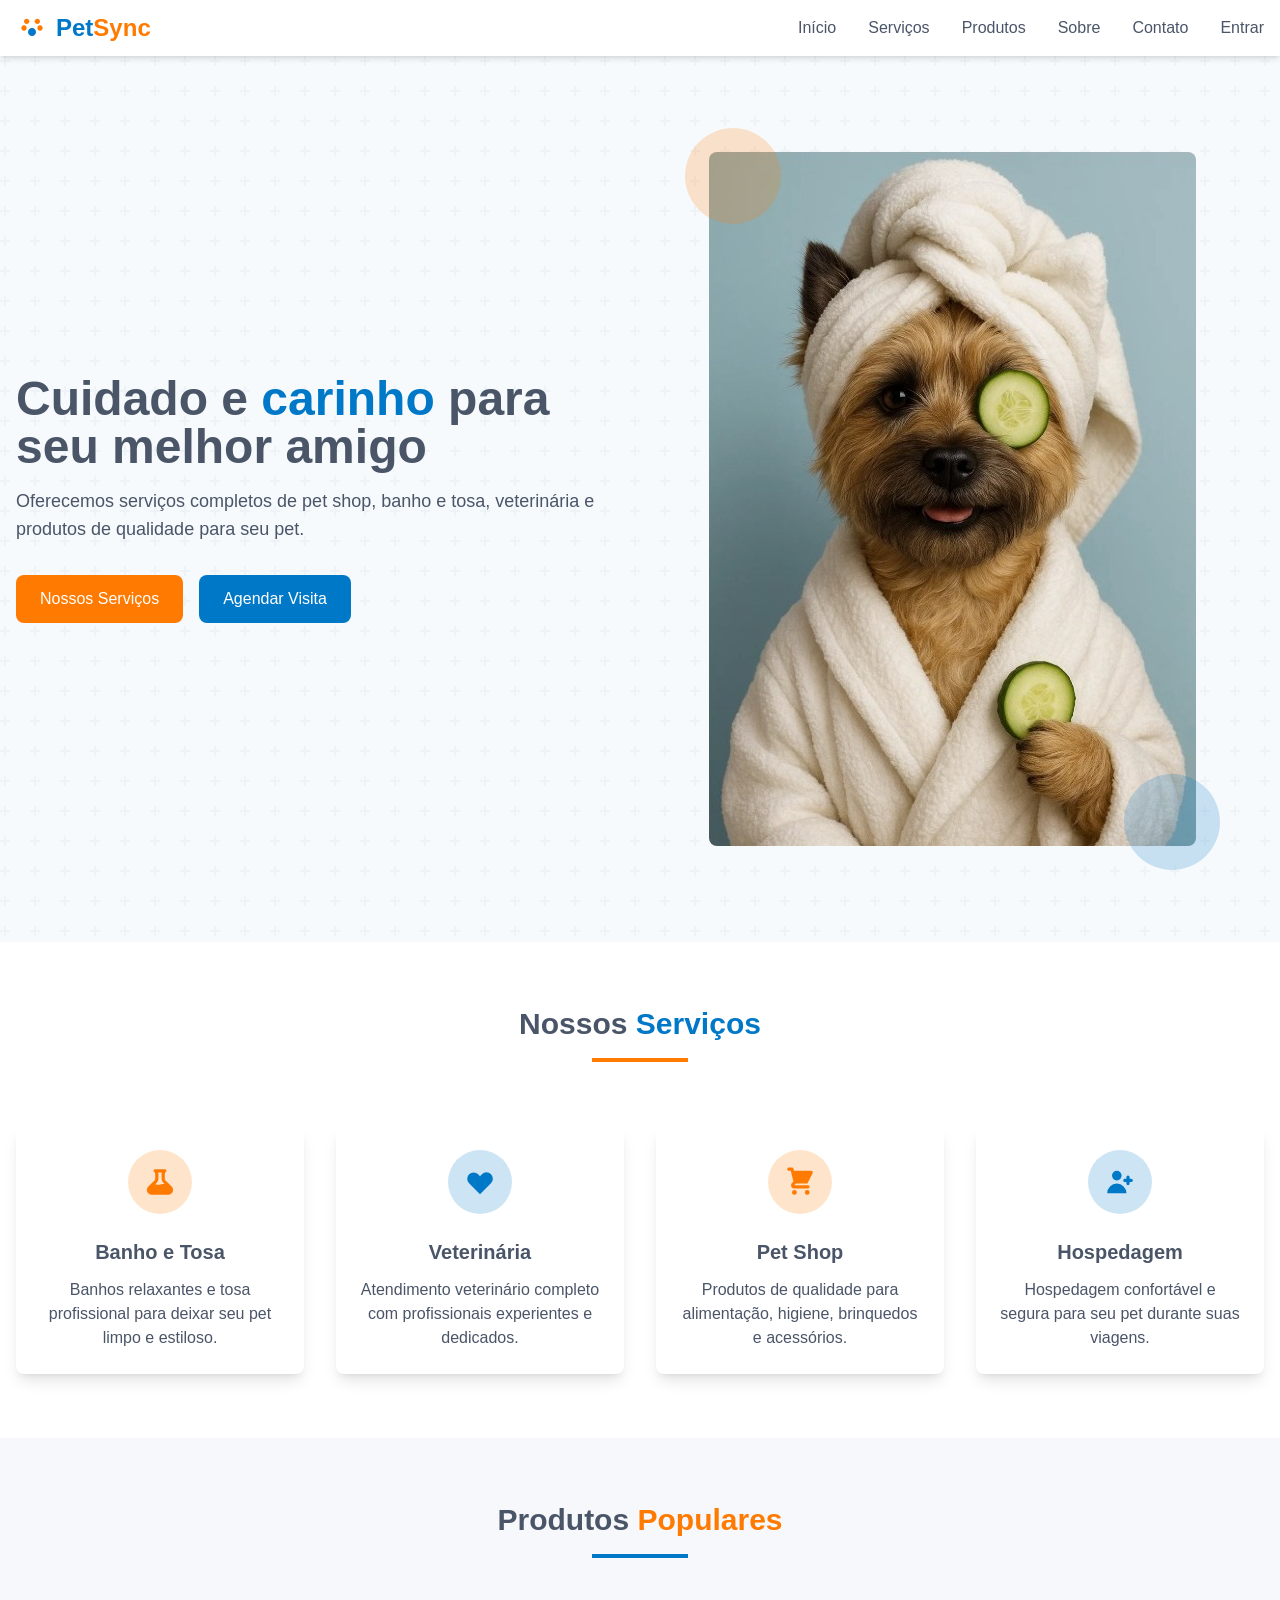
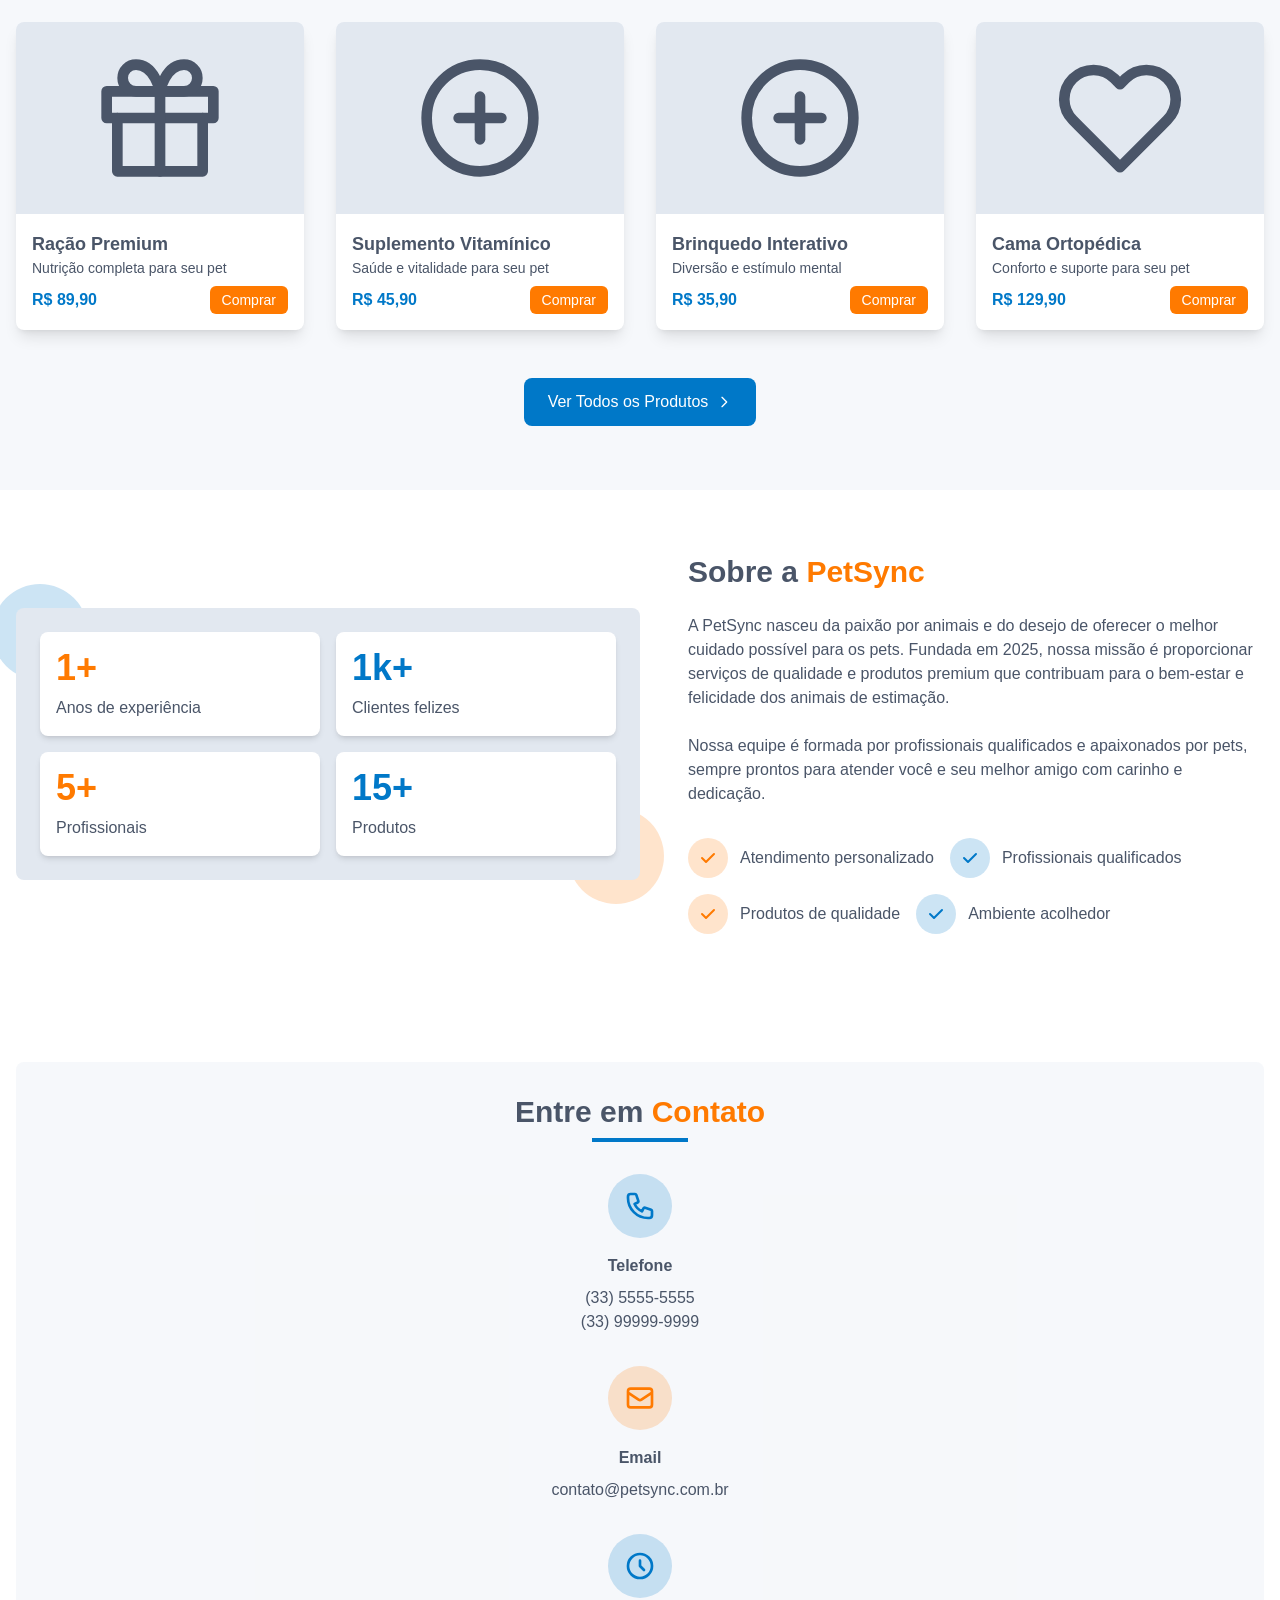
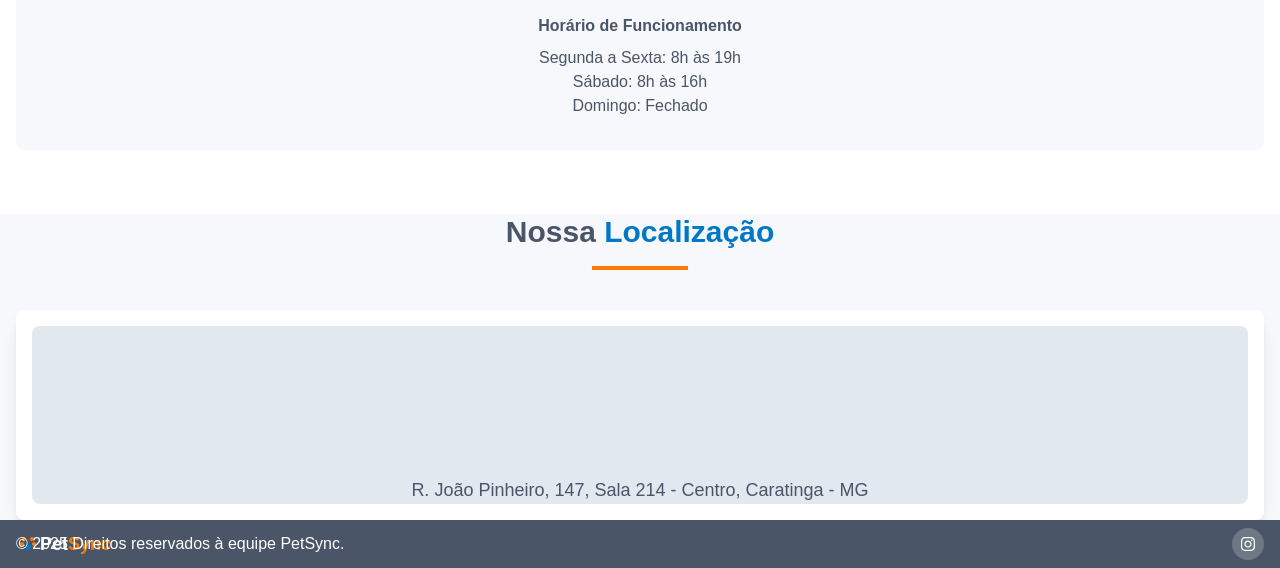
==== commit c12ef47d: "Integração com Google Maps" ====
--- a/index.html
+++ b/index.html
@@ -514,27 +514,31 @@
   </div>
 </section>
     <!-- Map Section -->
-    <section class="py-16 bg-petLightGray bg-opacity-30">
-        <div class="container mx-auto px-4">
-            <div class="text-center mb-16">
-                <h2 class="text-3xl font-bold text-petGray">Nossa <span class="text-petBlue">Localização</span></h2>
-                <div class="w-24 h-1 bg-petOrange mx-auto mt-4"></div>
-            </div>
-            
-            <div class="bg-white p-4 rounded-lg shadow-lg">
-                <div class="bg-petLightGray h-56 rounded-lg flex items-center justify-center">
-                    <div class="text-center">
-                        <svg class="w-16 h-16 text-petGray mx-auto mb-4" fill="none" stroke="currentColor" viewBox="0 0 24 24" xmlns="http://www.w3.org/2000/svg">
-                            <path stroke-linecap="round" stroke-linejoin="round" stroke-width="2" d="M17.657 16.657L13.414 20.9a1.998 1.998 0 01-2.827 0l-4.244-4.243a8 8 0 1111.314 0z"></path>
-                            <path stroke-linecap="round" stroke-linejoin="round" stroke-width="2" d="M15 11a3 3 0 11-6 0 3 3 0 016 0z"></path>
-                        </svg>
-                        <p class="text-petGray text-lg">Mapa da localização da PetSync</p>
-                        <p class="text-petGray mt-2">R. João Pinheiro, 147, Sala 214 - Centro, Caratinga - MG</p>
-                    </div>
-                </div>
-            </div>
-        </div>
-    </section>
+<section class="py-8 bg-petLightGray bg-opacity-30">
+    <div class="container mx-auto px-4">
+        <div class="text-center mb-10">
+            <h2 class="text-3xl font-bold text-petGray">Nossa <span class="text-petBlue">Localização</span></h2>
+            <div class="w-24 h-1 bg-petOrange mx-auto mt-4"></div>
+        </div>
+
+        <div class="bg-white p-4 rounded-lg shadow-lg">
+            <div class="bg-petLightGray rounded-lg overflow-hidden">
+                <iframe 
+                    class="w-full h-64 sm:h-80 md:h-96"
+                    frameborder="0" 
+                    style="border:0"
+                    referrerpolicy="no-referrer-when-downgrade"
+                    loading="lazy"
+                    allowfullscreen
+                    src="https://www.google.com/maps/embed?pb=!1m18!1m12!1m3!1d3777.272812402813!2d-42.14530288511964!3d-19.78967638666414!2m3!1f0!2f0!3f0!3m2!1i1024!2i768!4f13.1!3m3!1m2!1s0xbcbbd55c177bff%3A0x9b5c5a137bb0a1a1!2sR.%20Jo%C3%A3o%20Pinheiro%2C%20147%20-%20Centro%2C%20Caratinga%20-%20MG%2C%2035300-048!5e0!3m2!1spt-BR!2sbr!4v1717100000000!5m2!1spt-BR!2sbr">
+                </iframe>
+                <div class="text-center py-4">
+                    <p class="text-petGray text-lg">R. João Pinheiro, 147, Sala 214 - Centro, Caratinga - MG</p>
+                </div>
+            </div>
+        </div>
+    </div>
+</section>
 
    <footer class="bg-petGray text-white py-2 relative">
   <div class="container mx-auto px-4 flex items-center justify-between">
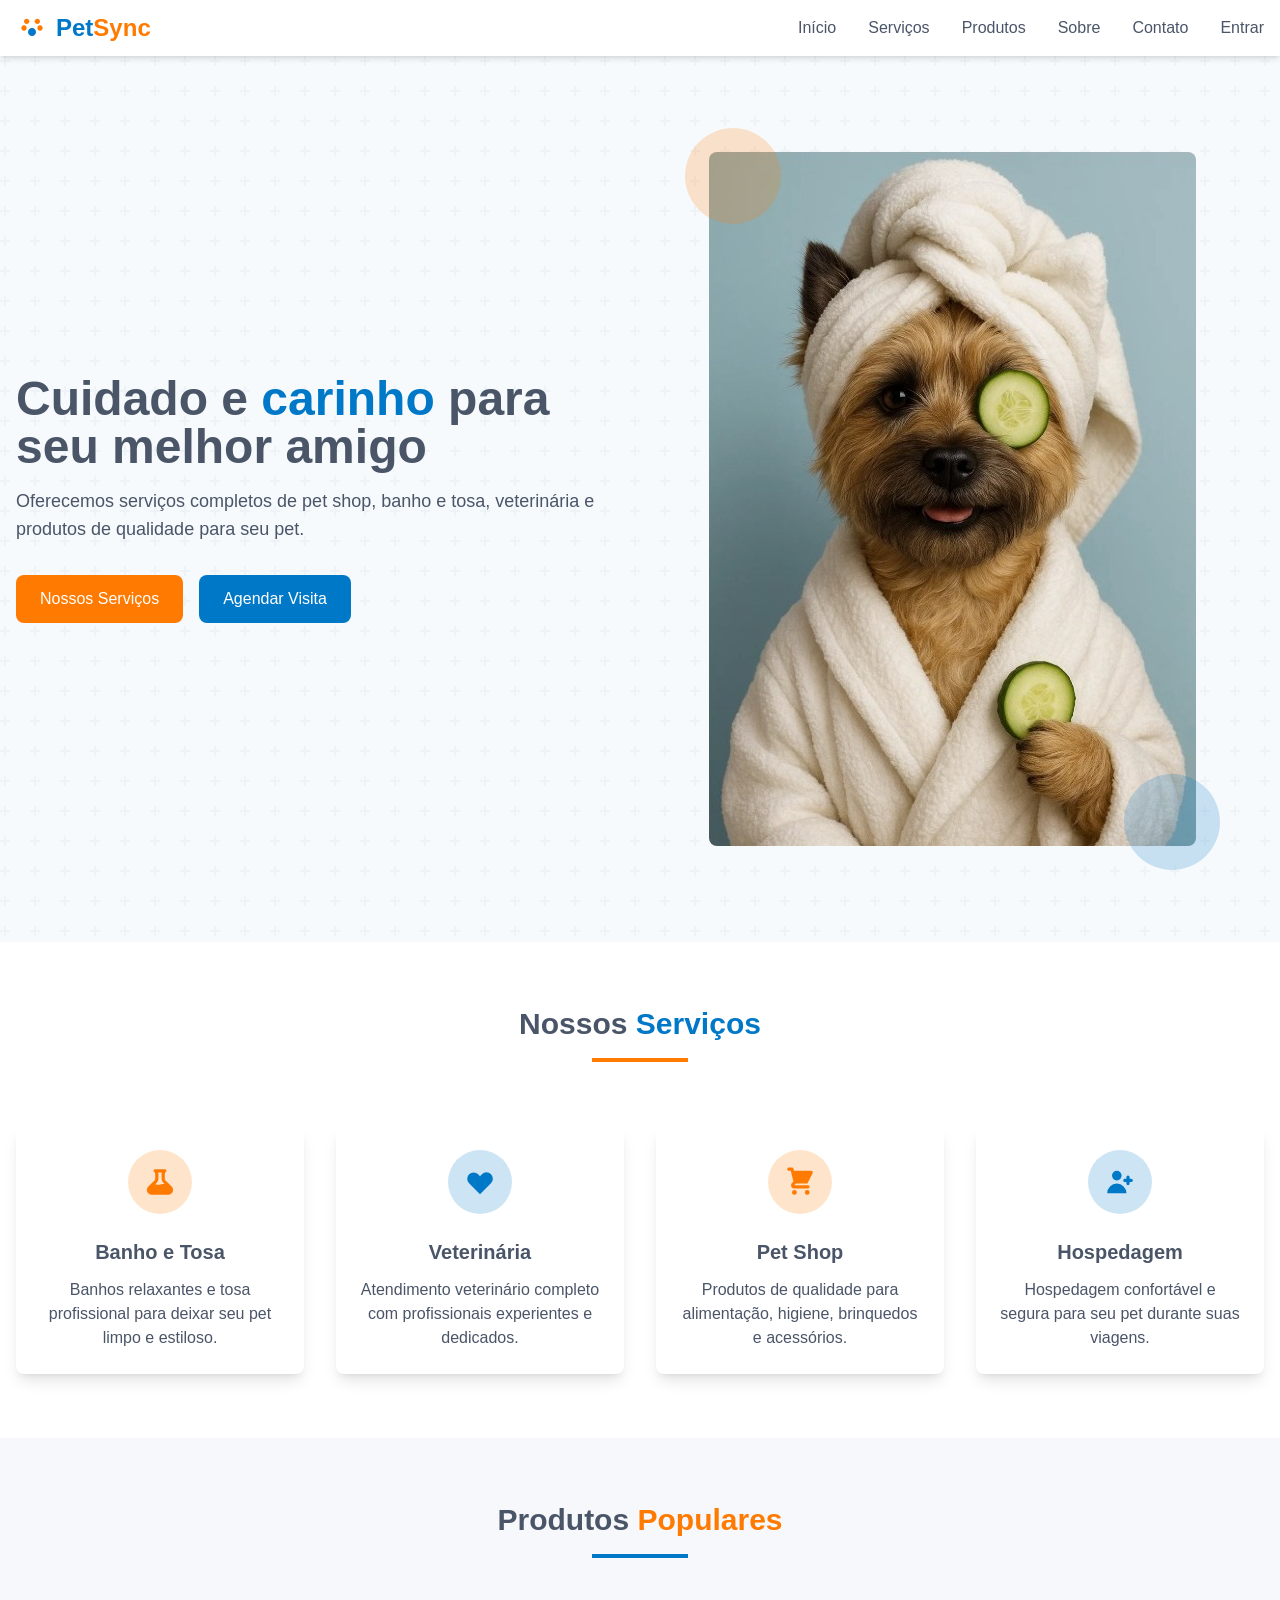
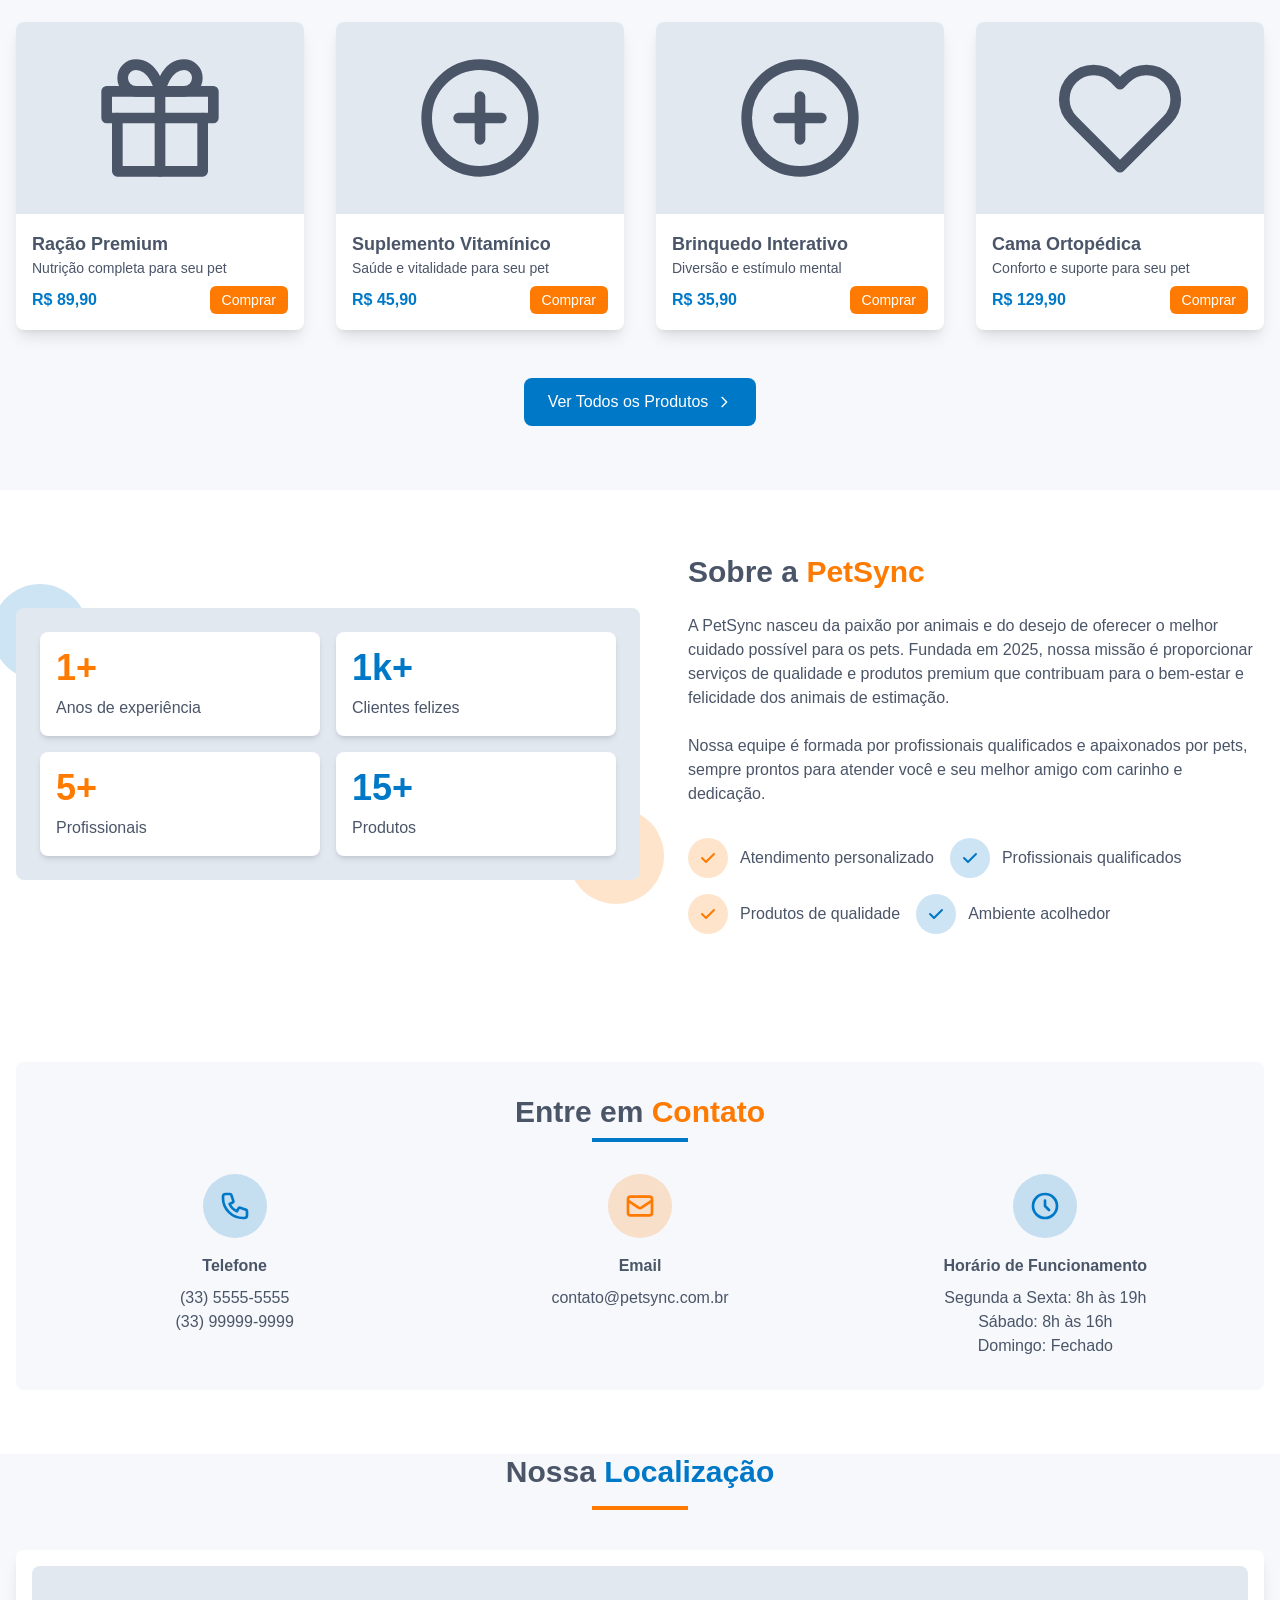
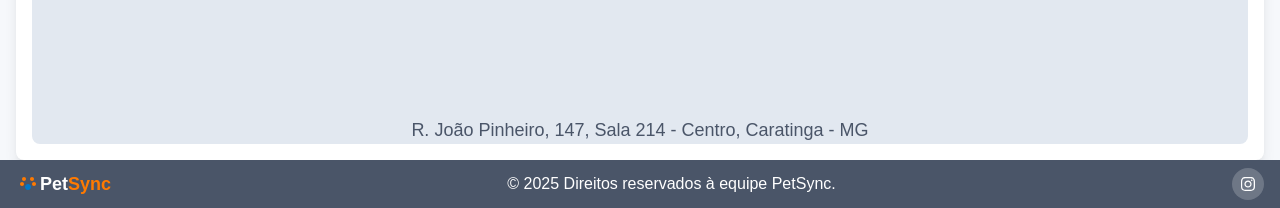
==== commit 08fc3899: "Correção de responsividade no celular" ====
--- a/index.html
+++ b/index.html
@@ -463,8 +463,8 @@
         <div class="w-24 h-1 bg-petBlue mx-auto mb-8"></div>
 
         <!-- Linha com os 3 blocos: Telefone | Email | Horário -->
-        <div class="grid grid-cols-3 justify-items-center gap-8">
-          
+     <!--   <div class="grid grid-cols-3 justify-items-center gap-8"> -->
+        <div class="grid grid-cols-1 md:grid-cols-3 justify-items-center gap-8">  
           <!-- Telefone -->
           <div class="flex flex-col items-center text-center max-w-xs">
             <div class="w-16 h-16 bg-petBlue bg-opacity-20 rounded-full flex items-center justify-center mb-4">
@@ -513,6 +513,14 @@
     </div>
   </div>
 </section>
+
+
+
+
+
+
+
+
     <!-- Map Section -->
 <section class="py-8 bg-petLightGray bg-opacity-30">
     <div class="container mx-auto px-4">
@@ -540,7 +548,8 @@
     </div>
 </section>
 
-   <footer class="bg-petGray text-white py-2 relative">
+
+   <footer class="bg-petGray text-white py-2">
   <div class="container mx-auto px-4 flex items-center justify-between">
 
     <!-- Logo alinhada à esquerda -->
@@ -558,9 +567,11 @@
     </div>
 
     <!-- Texto centralizado -->
-    <p class="text-gray-400 text-xs absolute left-1/2 transform -translate-x-1/2">
-      © 2025 Direitos reservados à equipe PetSync.
-    </p>
+    <div class="flex-1 text-center">
+      <p class="text-gray-400 text-xs">
+        © 2025 Direitos reservados à equipe PetSync.
+      </p>
+    </div>
 
     <!-- Redes sociais dentro do footer -->
     <div class="flex space-x-2">
@@ -597,6 +608,9 @@
       103.4-9 132.9z"/>
   </svg>
 </a>
+
+
+
       <!-- Telegram 
       <a href="https://t.me/seuPerfil" target="_blank" rel="noopener"
          class="w-8 h-8 bg-white bg-opacity-20 rounded-full flex items-center justify-center hover:bg-petOrange transition">
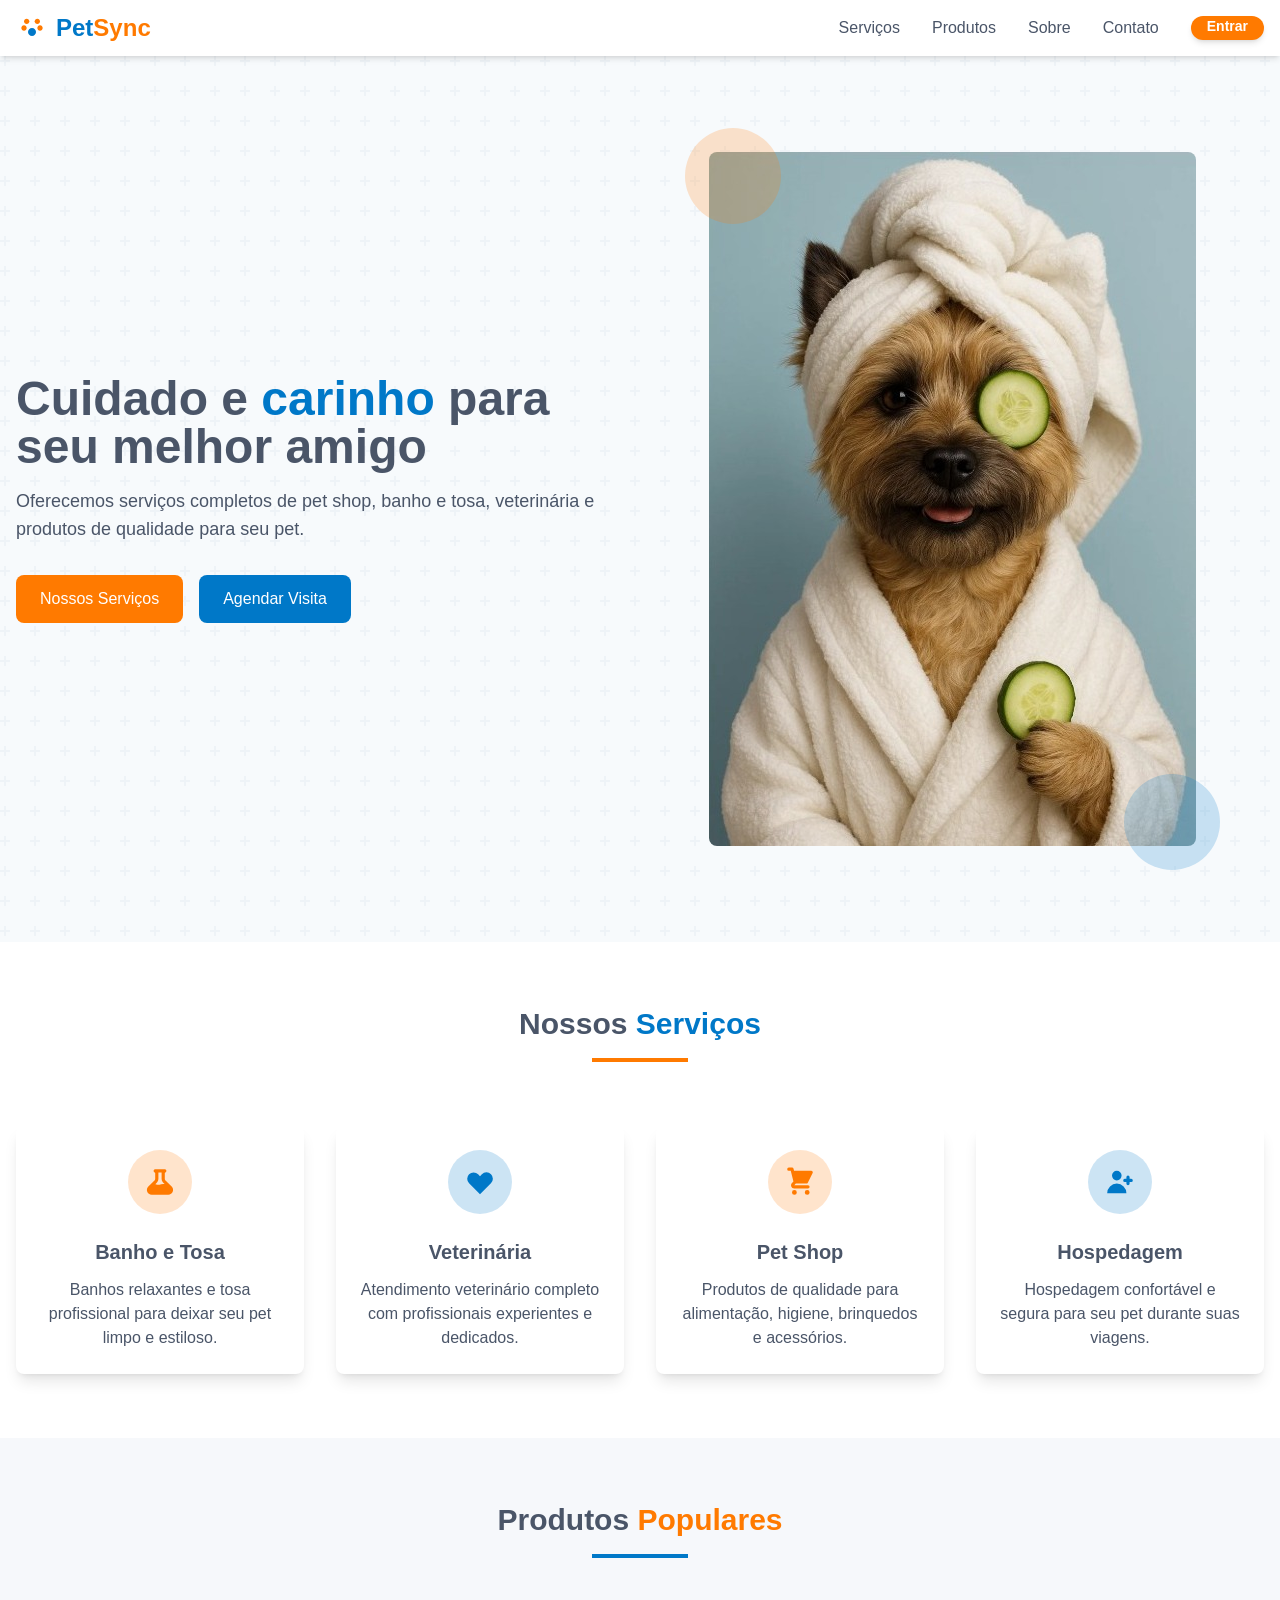
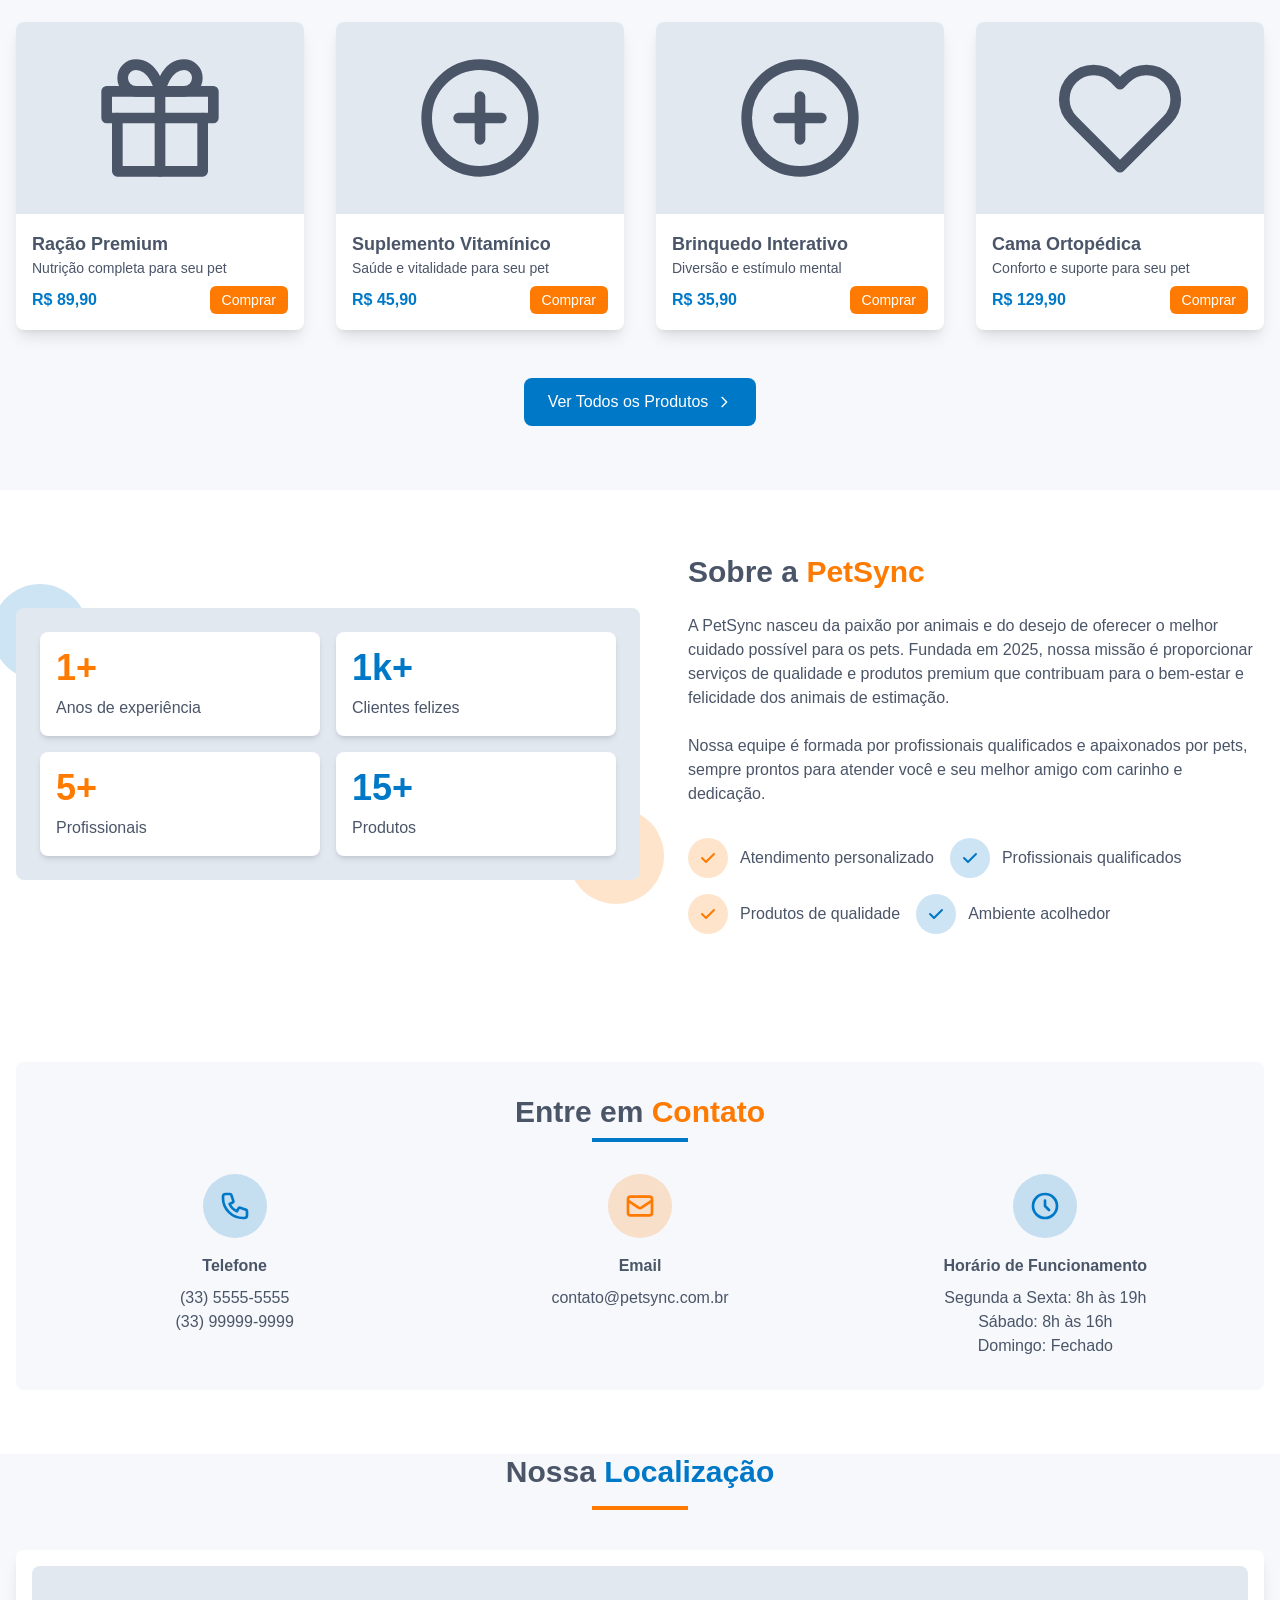
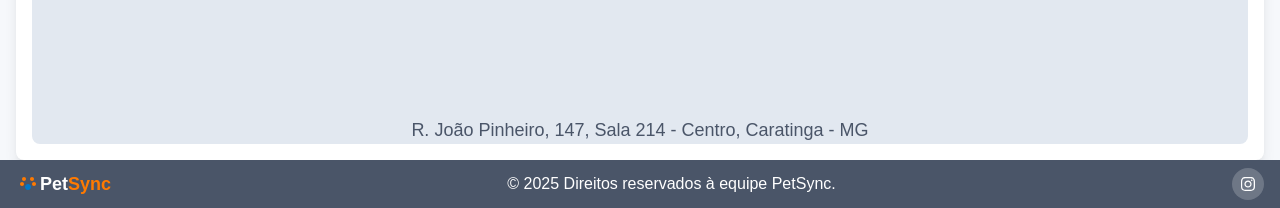
==== commit bb9259a1: "Update index.html" ====
--- a/index.html
+++ b/index.html
@@ -57,12 +57,17 @@
                 
                 <!-- Desktop Menu -->
                 <div class="hidden md:flex space-x-8">
-                    <a href="./index.html" class="text-petGray hover:text-petBlue font-medium">Início</a>
+                  <!--  <a href="./index.html" class="text-petGray hover:text-petBlue font-medium">Início</a> -->
                     <a href="./index.html" class="text-petGray hover:text-petBlue font-medium">Serviços</a>
                     <a href="./index.html" class="text-petGray hover:text-petBlue font-medium">Produtos</a>
                     <a href="./index.html" class="text-petGray hover:text-petBlue font-medium">Sobre</a>
                     <a href="./index.html" class="text-petGray hover:text-petBlue font-medium">Contato</a>
-                    <a href="./login.html" class="text-petGray hover:text-petBlue font-medium">Entrar</a>
+                    <a href="./login.html"
+   class="inline-block px-4 py-1.5 bg-petOrange text-white text-sm font-semibold rounded-full shadow-md
+          hover:bg-petBlue hover:shadow-lg transition-colors duration-300 ease-in-out
+          focus:outline-none focus:ring-2 focus:ring-petBlue focus:ring-opacity-50">
+  Entrar
+</a>
                 </div>
                 
                 <!-- Mobile Menu Button -->
@@ -82,7 +87,12 @@
                 <a href="./index.html" class="block py-2 text-petGray hover:text-petBlue font-medium">Produtos</a>
                 <a href="./index.html" class="block py-2 text-petGray hover:text-petBlue font-medium">Sobre</a>
                 <a href="./index.html" class="block py-2 text-petGray hover:text-petBlue font-medium">Contato</a>
-                <a href="./login.html" class="block py-2 text-petGray hover:text-petBlue font-medium">Entrar</a>
+                <a href="./login.html"
+   class="block w-full py-2 bg-petOrange text-white text-center text-base font-semibold rounded-md
+          hover:bg-petBlue hover:text-white transition-colors duration-300 ease-in-out
+          focus:outline-none focus:ring-2 focus:ring-petBlue focus:ring-opacity-50">
+  Acessar sua Conta
+</a>
             </div>
         </div>
     </nav>
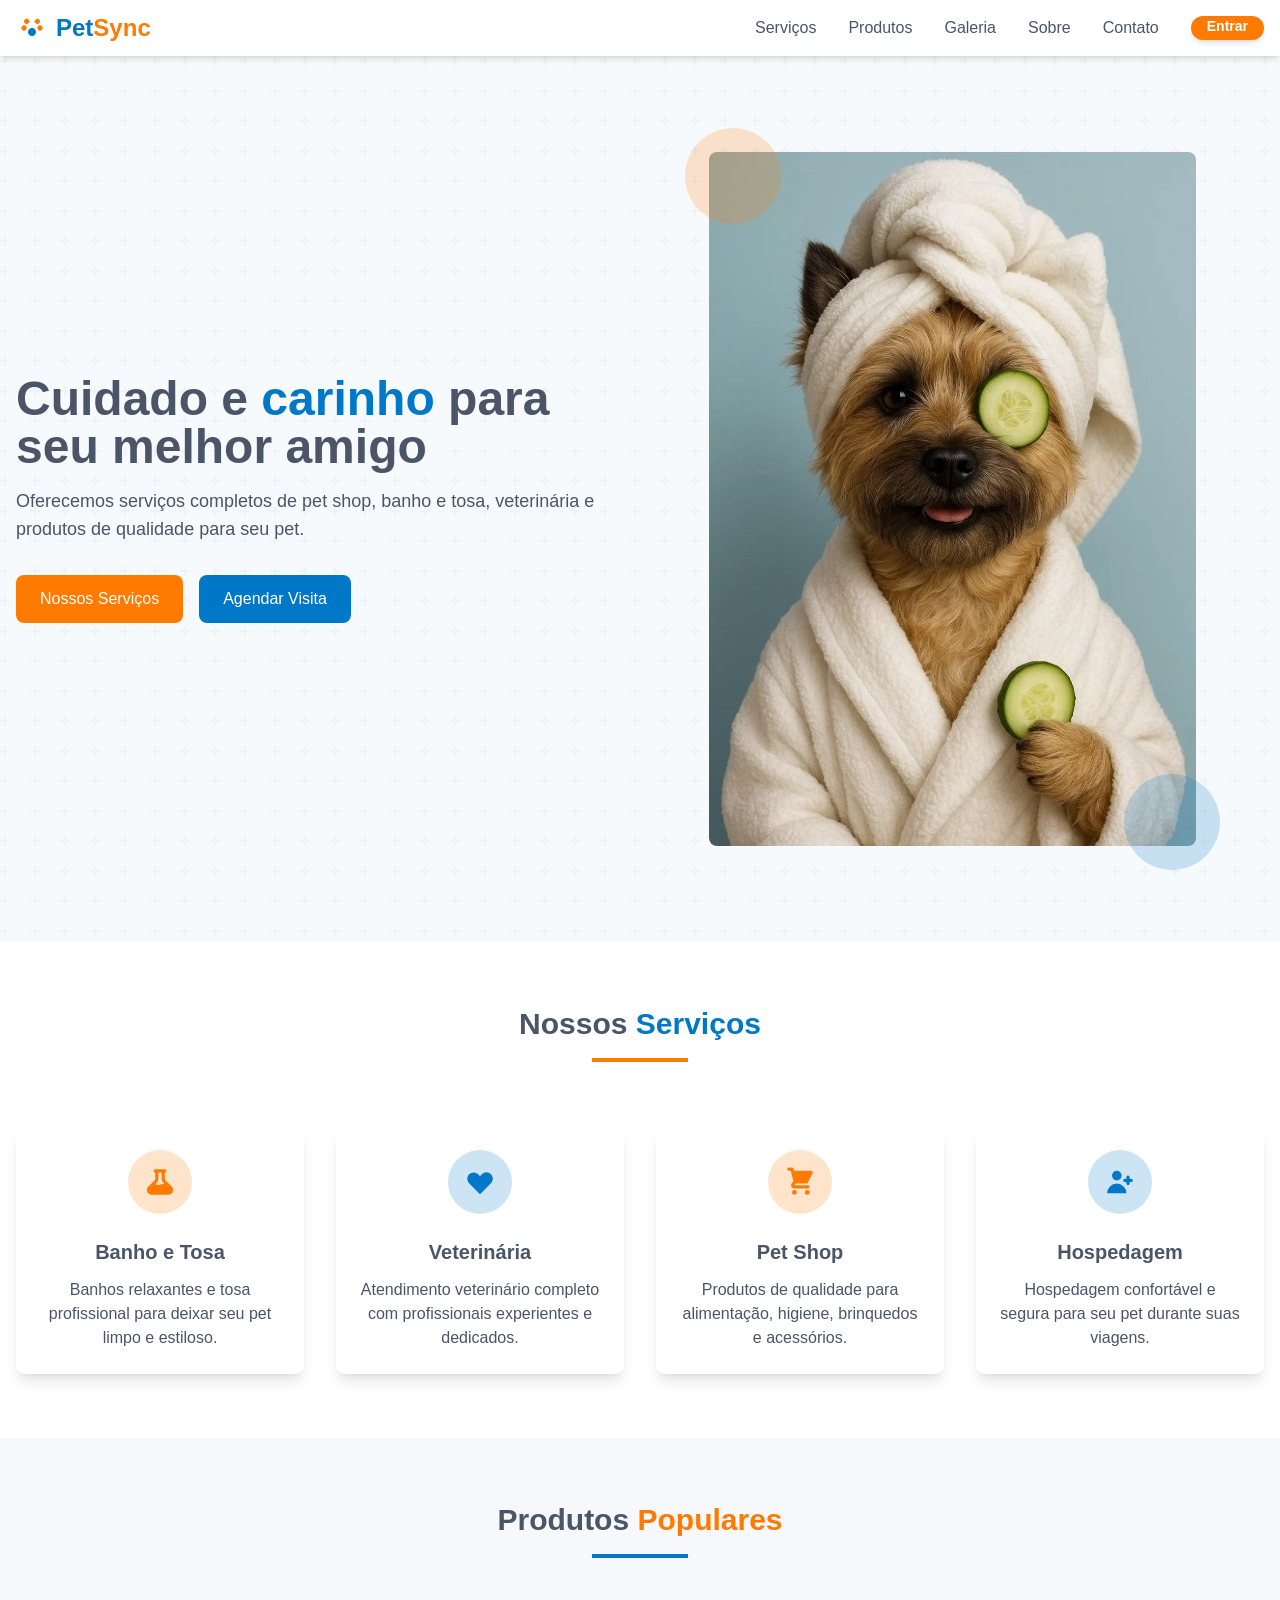
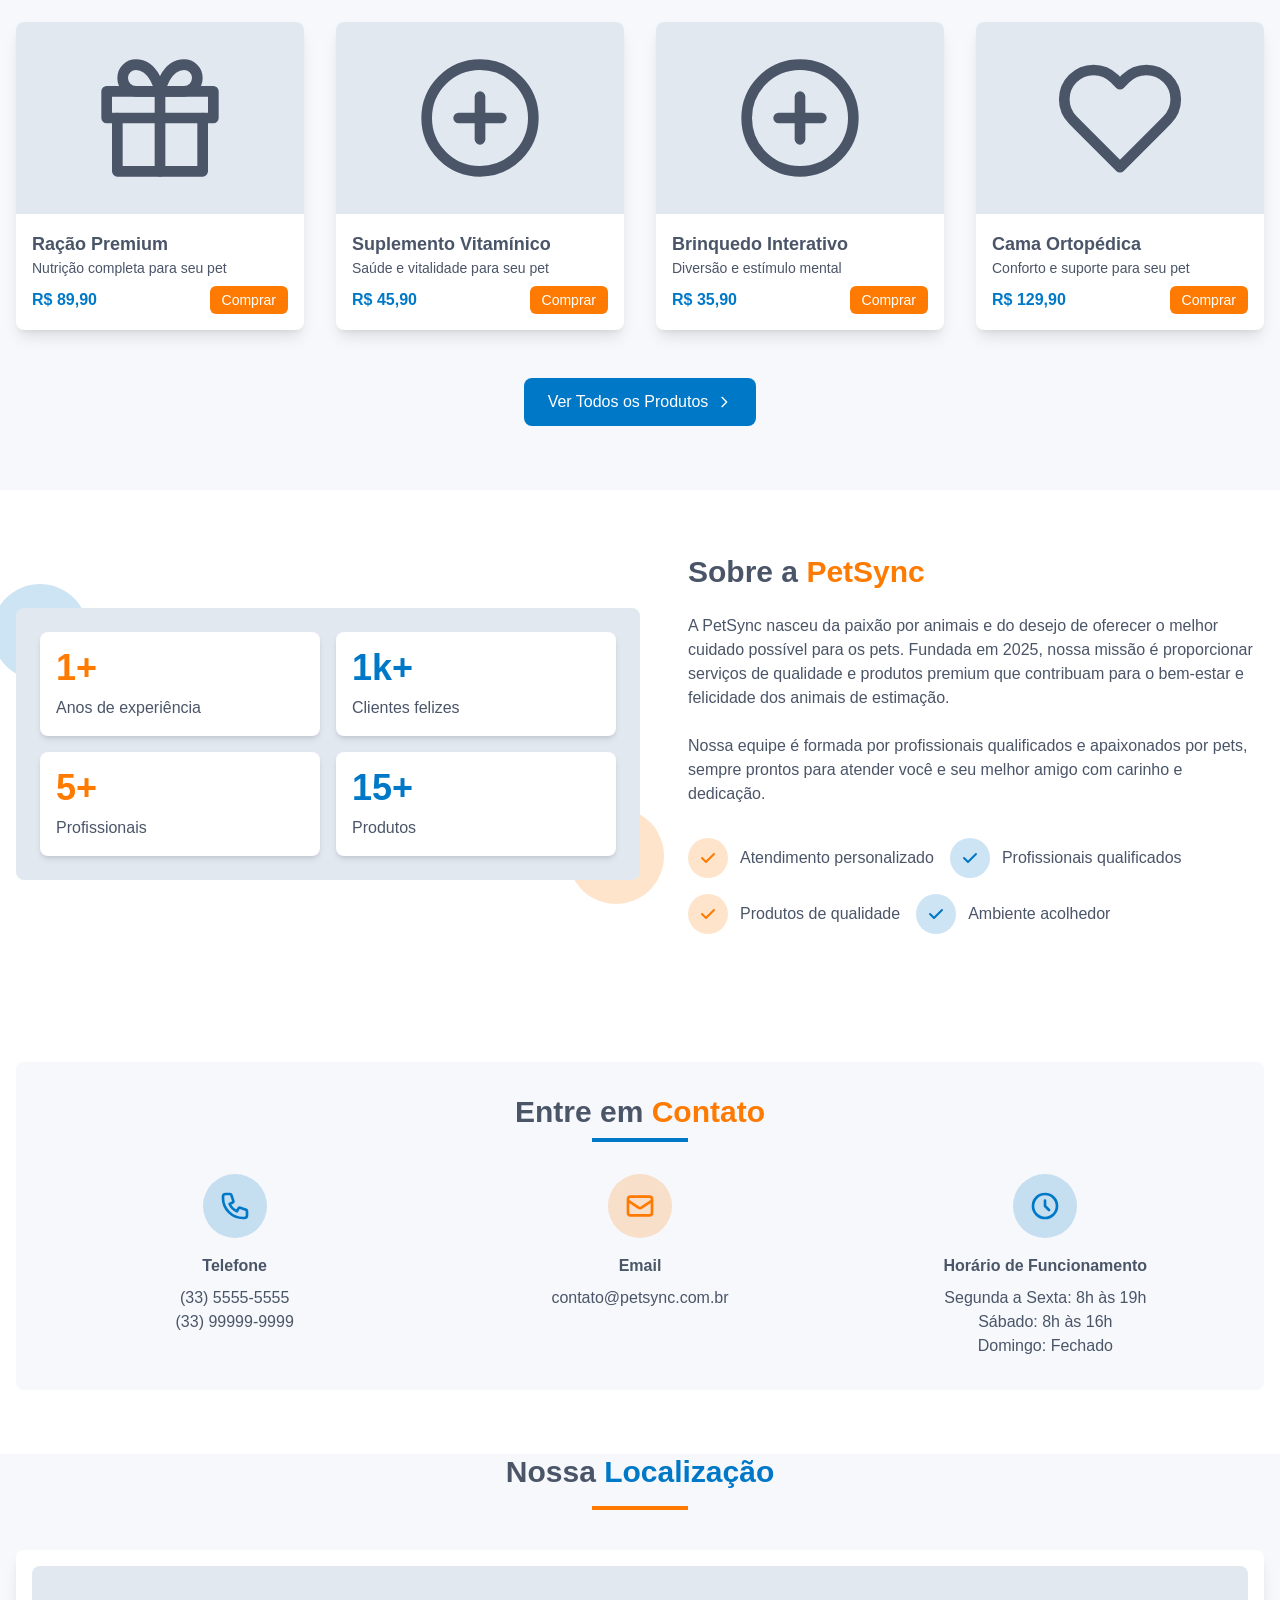
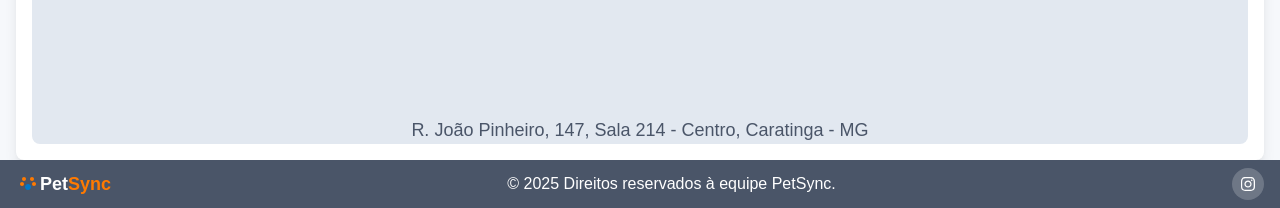
==== commit 71d29d3b: "Update index.html" ====
--- a/index.html
+++ b/index.html
@@ -43,7 +43,7 @@
         <div class="container mx-auto px-4 py-3">
             <div class="flex justify-between items-center">
                 <div class="flex items-center">
-                    <div class="text-2xl font-bold text-petBlue flex items-center">
+                    <a href="./index.html" class="text-2xl font-bold text-petBlue flex items-center">
                         <svg class="w-8 h-8 mr-2" viewBox="0 0 24 24" fill="none" xmlns="http://www.w3.org/2000/svg">
                             <path d="M8 9C9.10457 9 10 8.10457 10 7C10 5.89543 9.10457 5 8 5C6.89543 5 6 5.89543 6 7C6 8.10457 6.89543 9 8 9Z" fill="#FF7A00"></path>
                             <path d="M16 9C17.1046 9 18 8.10457 18 7C18 5.89543 17.1046 5 16 5C14.8954 5 14 5.89543 14 7C14 8.10457 14.8954 9 16 9Z" fill="#FF7A00"></path>
@@ -52,7 +52,7 @@
                             <path d="M12 18C13.6569 18 15 16.6569 15 15C15 13.3431 13.6569 12 12 12C10.3431 12 9 13.3431 9 15C9 16.6569 10.3431 18 12 18Z" fill="#0078C8"></path>
                         </svg>
                         Pet<span class="text-petOrange">Sync</span>
-                    </div>
+                    </a>
                 </div>
                 
                 <!-- Desktop Menu -->
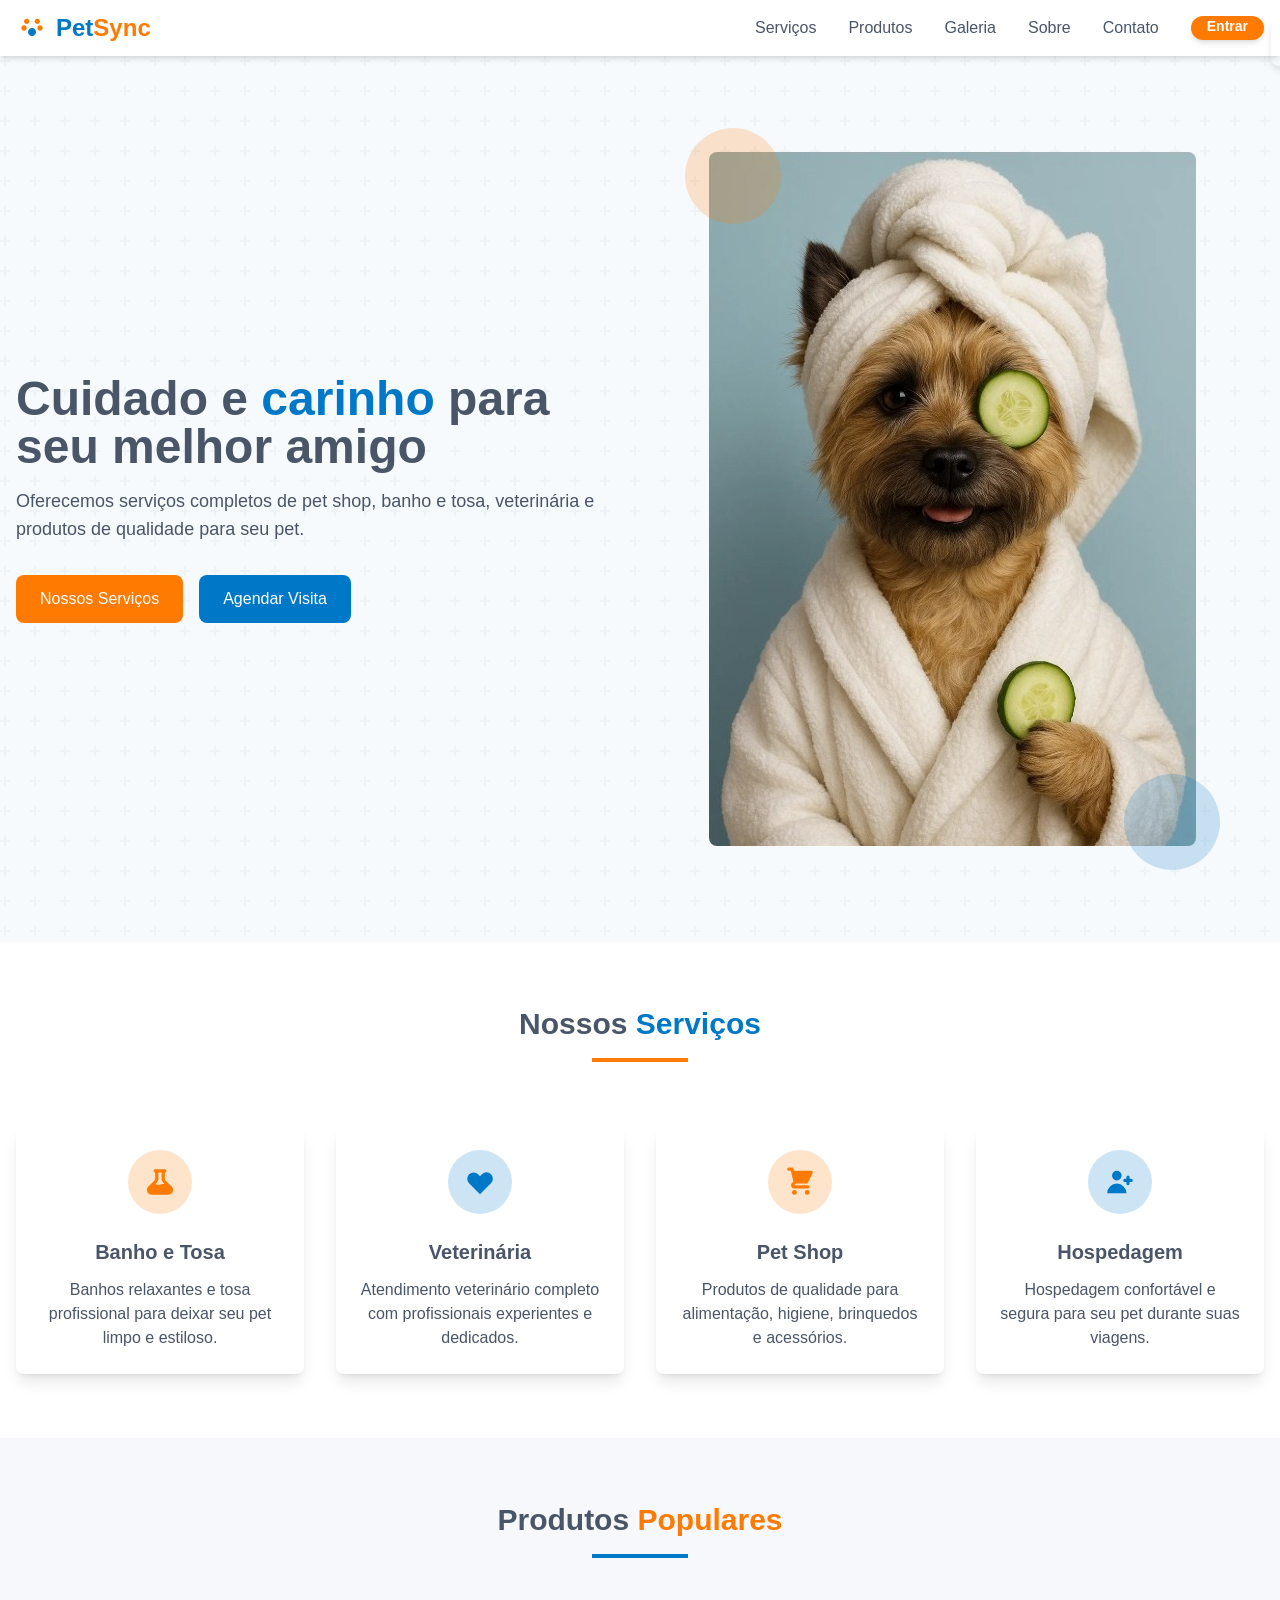
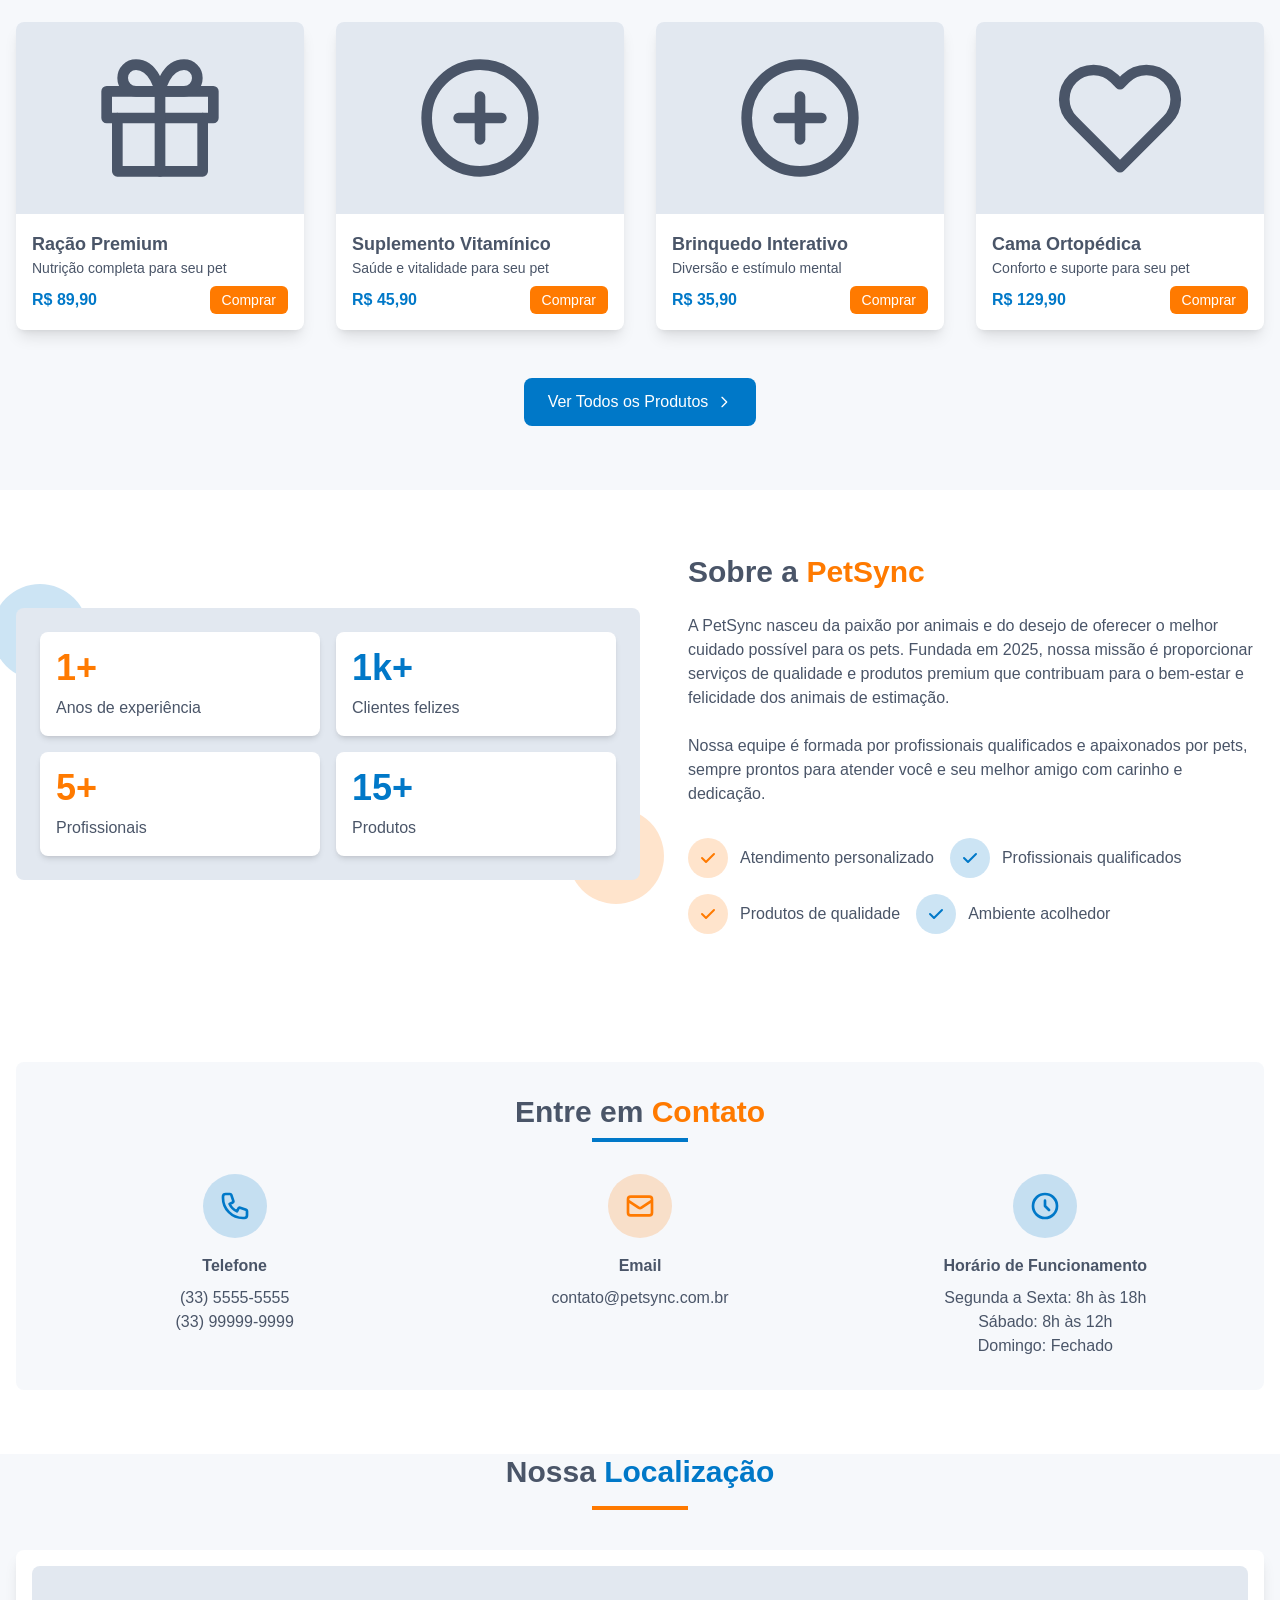
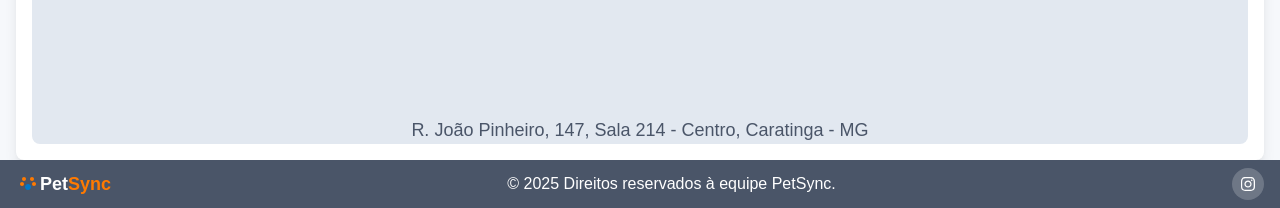
==== commit 6021ca0b: "Update index.html" ====
--- a/index.html
+++ b/index.html
@@ -512,8 +512,8 @@
               </svg>
             </div>
             <h4 class="font-semibold text-petGray mb-2">Horário de Funcionamento</h4>
-            <p class="text-petGray">Segunda a Sexta: 8h às 19h</p>
-            <p class="text-petGray">Sábado: 8h às 16h</p>
+            <p class="text-petGray">Segunda a Sexta: 8h às 18h</p>
+            <p class="text-petGray">Sábado: 8h às 12h</p>
             <p class="text-petGray">Domingo: Fechado</p>
           </div>
 
